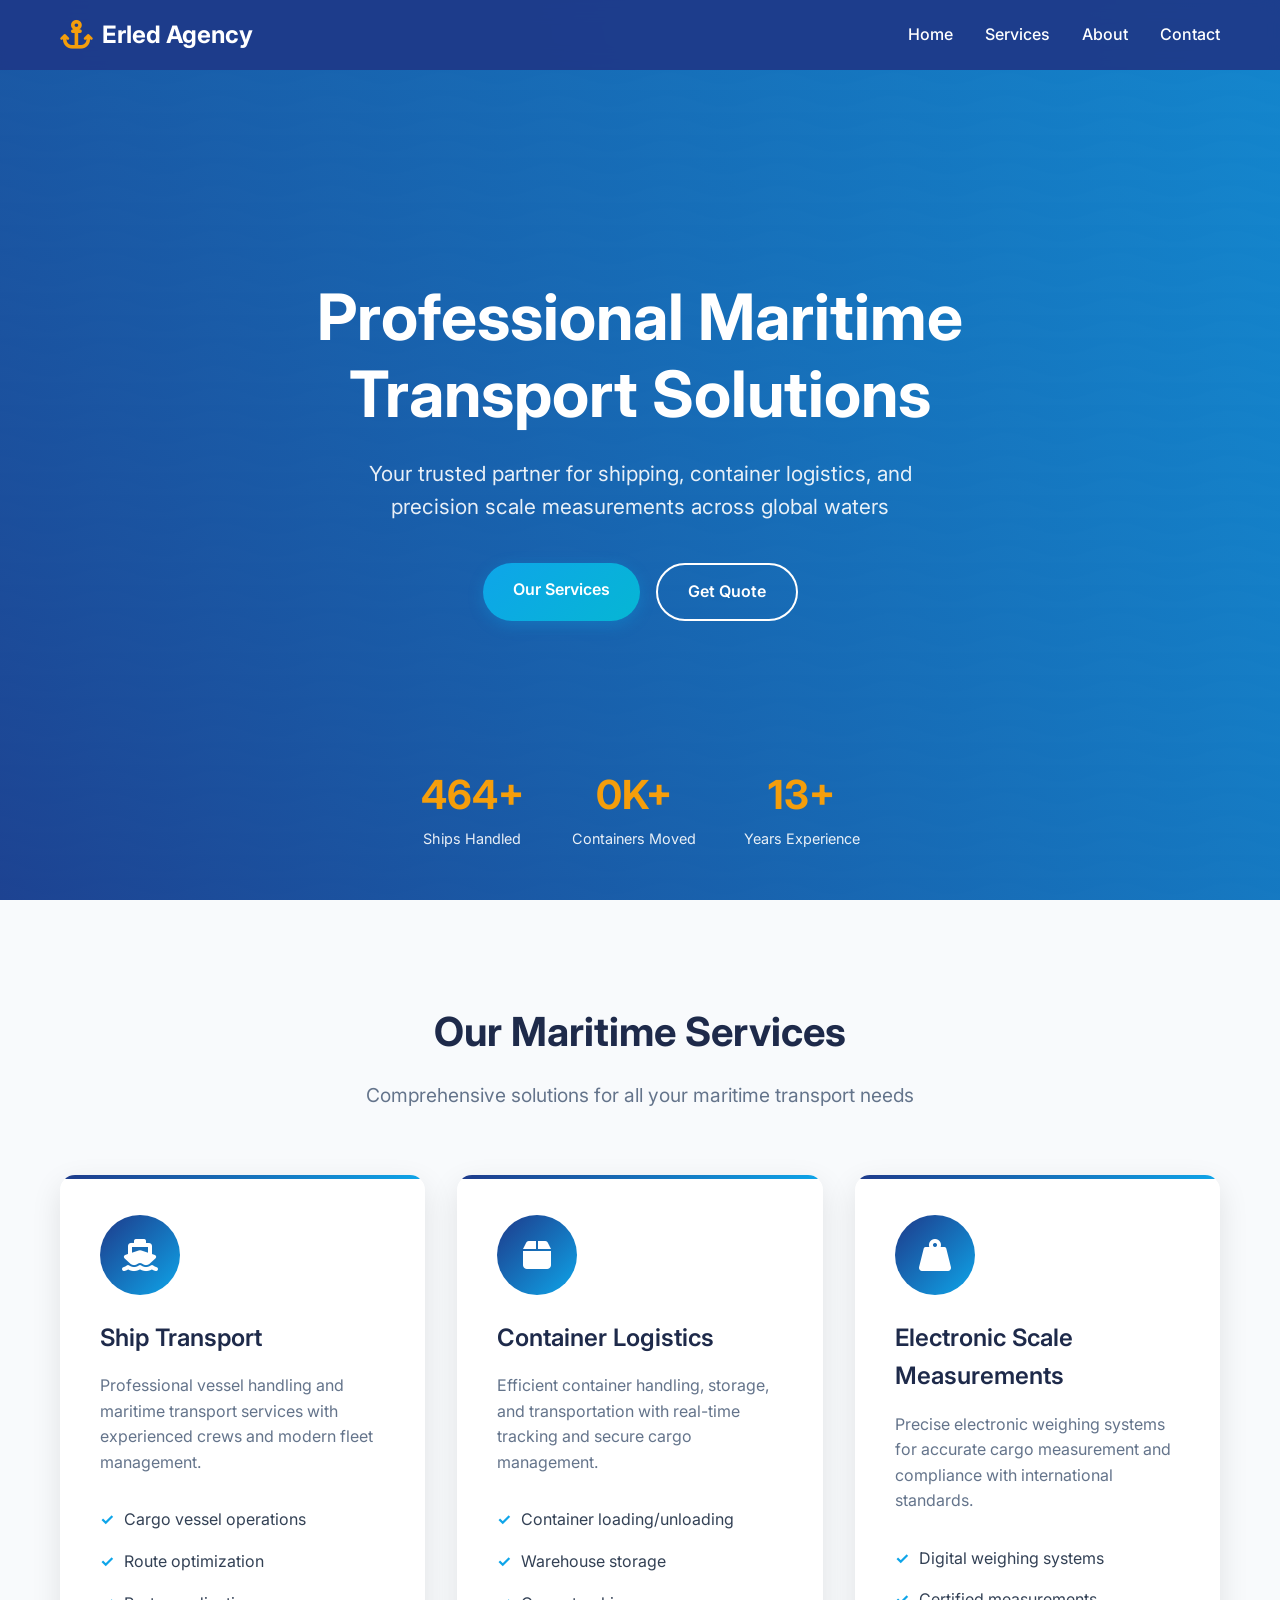
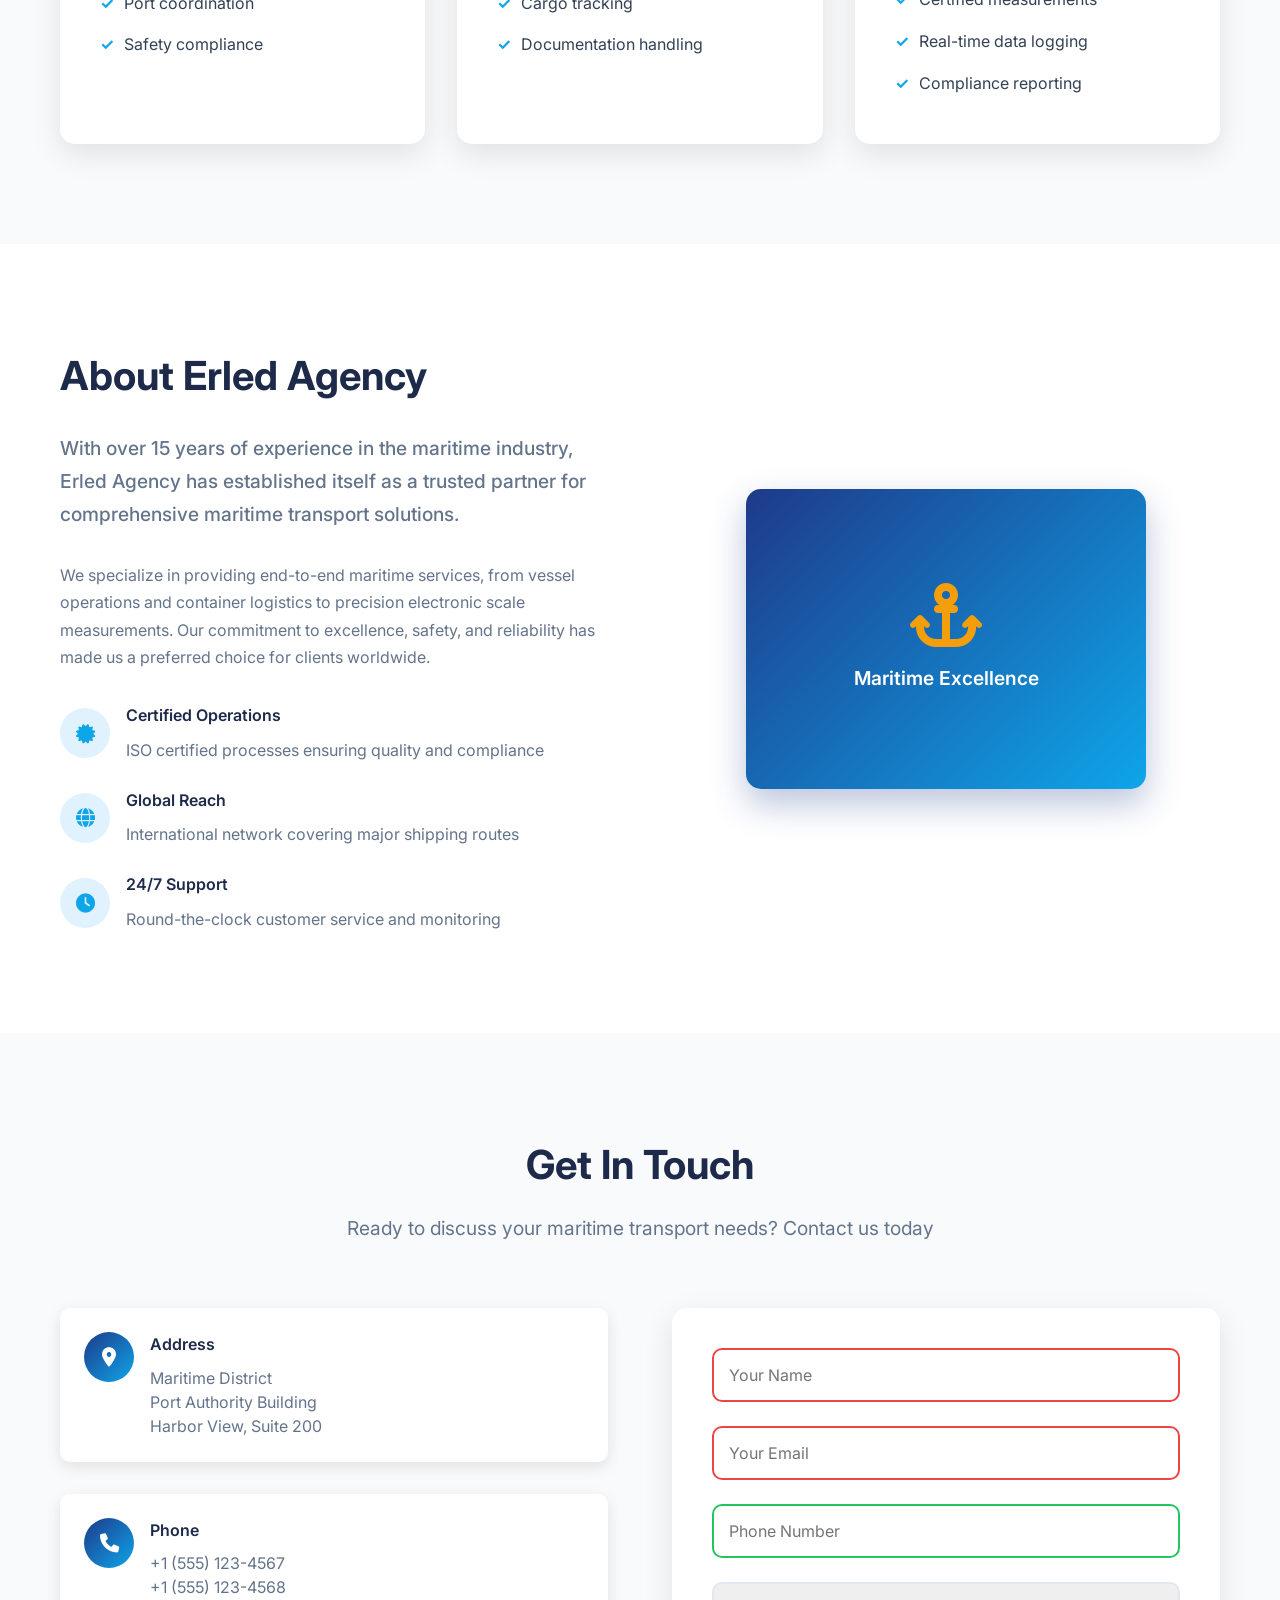
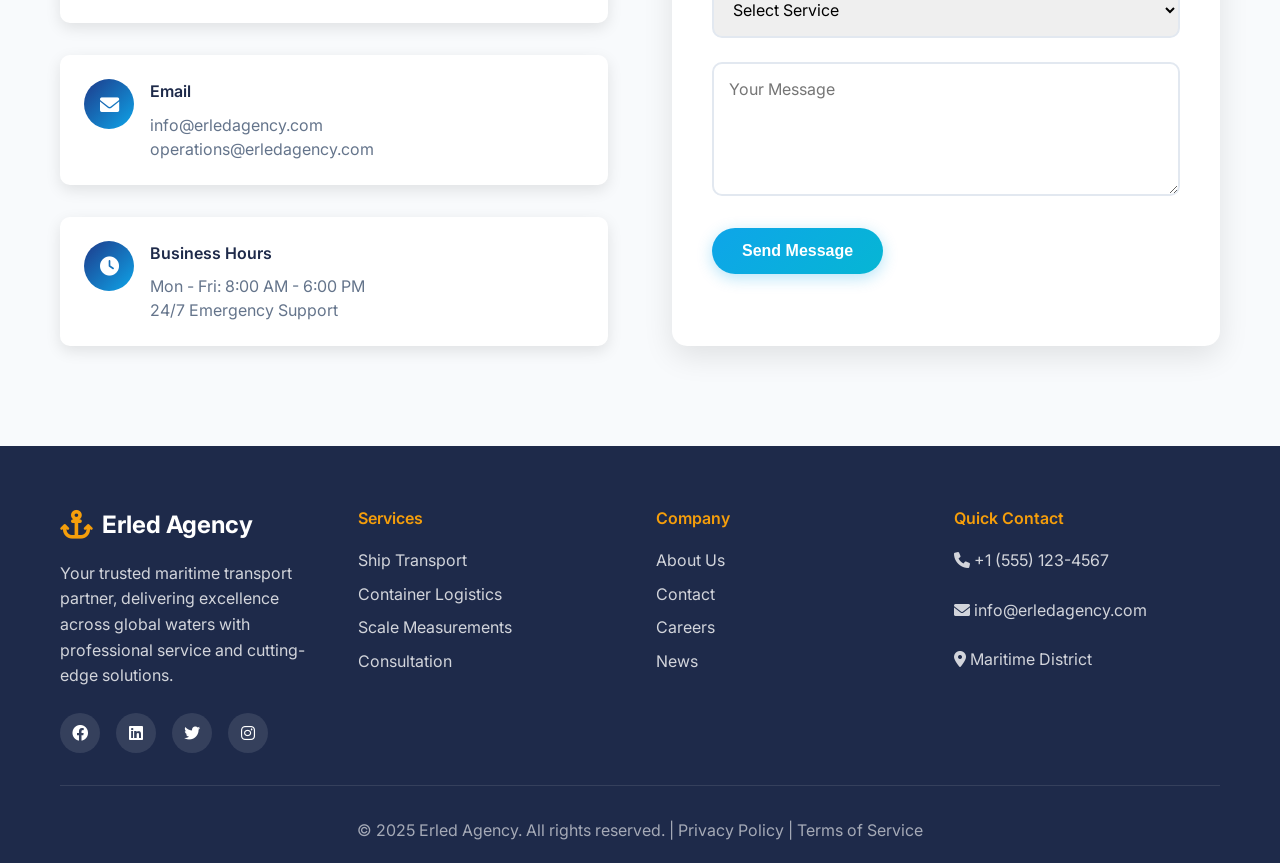
==== index.html @ baff3fd7 "feat: Implement Erled Agency website with responsive design Co-authored-by: upwebbackup13 <upwebback" ====
<!DOCTYPE html>
<html lang="en">
<head>
    <meta charset="UTF-8">
    <meta name="viewport" content="width=device-width, initial-scale=1.0">
    <title>Erled Agency - Maritime Transport Solutions</title>
    <meta name="description" content="Erled Agency - Professional maritime transport services including shipping, container logistics, and electronic scale measurements">
    <link rel="stylesheet" href="styles.css">
    <link href="https://cdnjs.cloudflare.com/ajax/libs/font-awesome/6.0.0/css/all.min.css" rel="stylesheet">
    <link href="https://fonts.googleapis.com/css2?family=Inter:wght@300;400;500;600;700&display=swap" rel="stylesheet">
</head>
<body>
    <!-- Navigation -->
    <nav class="navbar">
        <div class="nav-container">
            <div class="nav-logo">
                <i class="fas fa-anchor"></i>
                <span>Erled Agency</span>
            </div>
            <ul class="nav-menu">
                <li class="nav-item">
                    <a href="#home" class="nav-link">Home</a>
                </li>
                <li class="nav-item">
                    <a href="#services" class="nav-link">Services</a>
                </li>
                <li class="nav-item">
                    <a href="#about" class="nav-link">About</a>
                </li>
                <li class="nav-item">
                    <a href="#contact" class="nav-link">Contact</a>
                </li>
            </ul>
            <div class="nav-toggle">
                <span class="bar"></span>
                <span class="bar"></span>
                <span class="bar"></span>
            </div>
        </div>
    </nav>

    <!-- Hero Section -->
    <section id="home" class="hero">
        <div class="hero-overlay"></div>
        <div class="hero-content">
            <h1 class="hero-title">Professional Maritime Transport Solutions</h1>
            <p class="hero-subtitle">Your trusted partner for shipping, container logistics, and precision scale measurements across global waters</p>
            <div class="hero-buttons">
                <a href="#services" class="btn btn-primary">Our Services</a>
                <a href="#contact" class="btn btn-secondary">Get Quote</a>
            </div>
        </div>
        <div class="hero-stats">
            <div class="stat-item">
                <div class="stat-number">500+</div>
                <div class="stat-label">Ships Handled</div>
            </div>
            <div class="stat-item">
                <div class="stat-number">10K+</div>
                <div class="stat-label">Containers Moved</div>
            </div>
            <div class="stat-item">
                <div class="stat-number">15+</div>
                <div class="stat-label">Years Experience</div>
            </div>
        </div>
    </section>

    <!-- Services Section -->
    <section id="services" class="services">
        <div class="container">
            <div class="section-header">
                <h2>Our Maritime Services</h2>
                <p>Comprehensive solutions for all your maritime transport needs</p>
            </div>
            <div class="services-grid">
                <div class="service-card">
                    <div class="service-icon">
                        <i class="fas fa-ship"></i>
                    </div>
                    <h3>Ship Transport</h3>
                    <p>Professional vessel handling and maritime transport services with experienced crews and modern fleet management.</p>
                    <ul class="service-features">
                        <li>Cargo vessel operations</li>
                        <li>Route optimization</li>
                        <li>Port coordination</li>
                        <li>Safety compliance</li>
                    </ul>
                </div>
                <div class="service-card">
                    <div class="service-icon">
                        <i class="fas fa-box"></i>
                    </div>
                    <h3>Container Logistics</h3>
                    <p>Efficient container handling, storage, and transportation with real-time tracking and secure cargo management.</p>
                    <ul class="service-features">
                        <li>Container loading/unloading</li>
                        <li>Warehouse storage</li>
                        <li>Cargo tracking</li>
                        <li>Documentation handling</li>
                    </ul>
                </div>
                <div class="service-card">
                    <div class="service-icon">
                        <i class="fas fa-weight-hanging"></i>
                    </div>
                    <h3>Electronic Scale Measurements</h3>
                    <p>Precise electronic weighing systems for accurate cargo measurement and compliance with international standards.</p>
                    <ul class="service-features">
                        <li>Digital weighing systems</li>
                        <li>Certified measurements</li>
                        <li>Real-time data logging</li>
                        <li>Compliance reporting</li>
                    </ul>
                </div>
            </div>
        </div>
    </section>

    <!-- About Section -->
    <section id="about" class="about">
        <div class="container">
            <div class="about-content">
                <div class="about-text">
                    <h2>About Erled Agency</h2>
                    <p class="about-intro">With over 15 years of experience in the maritime industry, Erled Agency has established itself as a trusted partner for comprehensive maritime transport solutions.</p>
                    <p>We specialize in providing end-to-end maritime services, from vessel operations and container logistics to precision electronic scale measurements. Our commitment to excellence, safety, and reliability has made us a preferred choice for clients worldwide.</p>
                    <div class="about-features">
                        <div class="feature-item">
                            <i class="fas fa-certificate"></i>
                            <div>
                                <h4>Certified Operations</h4>
                                <p>ISO certified processes ensuring quality and compliance</p>
                            </div>
                        </div>
                        <div class="feature-item">
                            <i class="fas fa-globe"></i>
                            <div>
                                <h4>Global Reach</h4>
                                <p>International network covering major shipping routes</p>
                            </div>
                        </div>
                        <div class="feature-item">
                            <i class="fas fa-clock"></i>
                            <div>
                                <h4>24/7 Support</h4>
                                <p>Round-the-clock customer service and monitoring</p>
                            </div>
                        </div>
                    </div>
                </div>
                <div class="about-image">
                    <div class="image-placeholder">
                        <i class="fas fa-anchor"></i>
                        <p>Maritime Excellence</p>
                    </div>
                </div>
            </div>
        </div>
    </section>

    <!-- Contact Section -->
    <section id="contact" class="contact">
        <div class="container">
            <div class="section-header">
                <h2>Get In Touch</h2>
                <p>Ready to discuss your maritime transport needs? Contact us today</p>
            </div>
            <div class="contact-content">
                <div class="contact-info">
                    <div class="contact-item">
                        <i class="fas fa-map-marker-alt"></i>
                        <div>
                            <h4>Address</h4>
                            <p>Maritime District<br>Port Authority Building<br>Harbor View, Suite 200</p>
                        </div>
                    </div>
                    <div class="contact-item">
                        <i class="fas fa-phone"></i>
                        <div>
                            <h4>Phone</h4>
                            <p>+1 (555) 123-4567<br>+1 (555) 123-4568</p>
                        </div>
                    </div>
                    <div class="contact-item">
                        <i class="fas fa-envelope"></i>
                        <div>
                            <h4>Email</h4>
                            <p>info@erledagency.com<br>operations@erledagency.com</p>
                        </div>
                    </div>
                    <div class="contact-item">
                        <i class="fas fa-clock"></i>
                        <div>
                            <h4>Business Hours</h4>
                            <p>Mon - Fri: 8:00 AM - 6:00 PM<br>24/7 Emergency Support</p>
                        </div>
                    </div>
                </div>
                <div class="contact-form">
                    <form id="contactForm">
                        <div class="form-group">
                            <input type="text" id="name" name="name" placeholder="Your Name" required>
                        </div>
                        <div class="form-group">
                            <input type="email" id="email" name="email" placeholder="Your Email" required>
                        </div>
                        <div class="form-group">
                            <input type="tel" id="phone" name="phone" placeholder="Phone Number">
                        </div>
                        <div class="form-group">
                            <select id="service" name="service" required>
                                <option value="">Select Service</option>
                                <option value="ship-transport">Ship Transport</option>
                                <option value="container-logistics">Container Logistics</option>
                                <option value="scale-measurements">Scale Measurements</option>
                                <option value="consultation">General Consultation</option>
                            </select>
                        </div>
                        <div class="form-group">
                            <textarea id="message" name="message" placeholder="Your Message" rows="5" required></textarea>
                        </div>
                        <button type="submit" class="btn btn-primary">Send Message</button>
                    </form>
                </div>
            </div>
        </div>
    </section>

    <!-- Footer -->
    <footer class="footer">
        <div class="container">
            <div class="footer-content">
                <div class="footer-section">
                    <div class="footer-logo">
                        <i class="fas fa-anchor"></i>
                        <span>Erled Agency</span>
                    </div>
                    <p>Your trusted maritime transport partner, delivering excellence across global waters with professional service and cutting-edge solutions.</p>
                    <div class="social-links">
                        <a href="#"><i class="fab fa-facebook"></i></a>
                        <a href="#"><i class="fab fa-linkedin"></i></a>
                        <a href="#"><i class="fab fa-twitter"></i></a>
                        <a href="#"><i class="fab fa-instagram"></i></a>
                    </div>
                </div>
                <div class="footer-section">
                    <h4>Services</h4>
                    <ul>
                        <li><a href="#services">Ship Transport</a></li>
                        <li><a href="#services">Container Logistics</a></li>
                        <li><a href="#services">Scale Measurements</a></li>
                        <li><a href="#contact">Consultation</a></li>
                    </ul>
                </div>
                <div class="footer-section">
                    <h4>Company</h4>
                    <ul>
                        <li><a href="#about">About Us</a></li>
                        <li><a href="#contact">Contact</a></li>
                        <li><a href="#">Careers</a></li>
                        <li><a href="#">News</a></li>
                    </ul>
                </div>
                <div class="footer-section">
                    <h4>Quick Contact</h4>
                    <p><i class="fas fa-phone"></i> +1 (555) 123-4567</p>
                    <p><i class="fas fa-envelope"></i> info@erledagency.com</p>
                    <p><i class="fas fa-map-marker-alt"></i> Maritime District</p>
                </div>
            </div>
            <div class="footer-bottom">
                <p>&copy; 2025 Erled Agency. All rights reserved. | Privacy Policy | Terms of Service</p>
            </div>
        </div>
    </footer>

    <script src="script.js"></script>
</body>
</html>
---- styles.css ----
/* Reset and Base Styles */
* {
    margin: 0;
    padding: 0;
    box-sizing: border-box;
}

html {
    scroll-behavior: smooth;
}

body {
    font-family: 'Inter', sans-serif;
    line-height: 1.6;
    color: #333;
    overflow-x: hidden;
}

.container {
    max-width: 1200px;
    margin: 0 auto;
    padding: 0 20px;
}

/* Color Variables */
:root {
    --primary-color: #1e3a8a;
    --secondary-color: #0ea5e9;
    --accent-color: #f59e0b;
    --dark-blue: #1e2a4a;
    --light-blue: #e0f2fe;
    --white: #ffffff;
    --light-gray: #f8fafc;
    --gray: #64748b;
    --dark-gray: #334155;
    --gradient-primary: linear-gradient(135deg, #1e3a8a 0%, #0ea5e9 100%);
    --gradient-secondary: linear-gradient(135deg, #0ea5e9 0%, #06b6d4 100%);
}

/* Navigation */
.navbar {
    position: fixed;
    top: 0;
    width: 100%;
    background: rgba(30, 58, 138, 0.95);
    backdrop-filter: blur(10px);
    z-index: 1000;
    transition: all 0.3s ease;
}

.nav-container {
    max-width: 1200px;
    margin: 0 auto;
    padding: 0 20px;
    display: flex;
    justify-content: space-between;
    align-items: center;
    height: 70px;
}

.nav-logo {
    display: flex;
    align-items: center;
    font-size: 1.5rem;
    font-weight: 700;
    color: var(--white);
    text-decoration: none;
}

.nav-logo i {
    margin-right: 10px;
    font-size: 1.8rem;
    color: var(--accent-color);
}

.nav-menu {
    display: flex;
    list-style: none;
    gap: 2rem;
}

.nav-link {
    color: var(--white);
    text-decoration: none;
    font-weight: 500;
    transition: color 0.3s ease;
    position: relative;
}

.nav-link:hover {
    color: var(--accent-color);
}

.nav-link::after {
    content: '';
    position: absolute;
    bottom: -5px;
    left: 0;
    width: 0;
    height: 2px;
    background: var(--accent-color);
    transition: width 0.3s ease;
}

.nav-link:hover::after {
    width: 100%;
}

.nav-toggle {
    display: none;
    flex-direction: column;
    cursor: pointer;
}

.bar {
    width: 25px;
    height: 3px;
    background: var(--white);
    margin: 3px 0;
    transition: 0.3s;
}

/* Hero Section */
.hero {
    height: 100vh;
    background: linear-gradient(rgba(30, 58, 138, 0.8), rgba(14, 165, 233, 0.8)),
                url('data:image/svg+xml,<svg xmlns="http://www.w3.org/2000/svg" viewBox="0 0 1200 800"><defs><pattern id="waves" x="0" y="0" width="100" height="20" patternUnits="userSpaceOnUse"><path d="M0 10 Q25 0 50 10 T100 10 V20 H0 Z" fill="%23ffffff" opacity="0.1"/></pattern></defs><rect width="1200" height="800" fill="%231e3a8a"/><rect width="1200" height="800" fill="url(%23waves)"/></svg>');
    background-size: cover;
    background-position: center;
    display: flex;
    align-items: center;
    justify-content: center;
    text-align: center;
    position: relative;
    overflow: hidden;
}

.hero-overlay {
    position: absolute;
    top: 0;
    left: 0;
    right: 0;
    bottom: 0;
    background: linear-gradient(45deg, rgba(30, 58, 138, 0.9), rgba(14, 165, 233, 0.7));
}

.hero-content {
    position: relative;
    z-index: 2;
    max-width: 800px;
    padding: 0 20px;
}

.hero-title {
    font-size: clamp(2.5rem, 5vw, 4rem);
    font-weight: 700;
    color: var(--white);
    margin-bottom: 1.5rem;
    line-height: 1.2;
}

.hero-subtitle {
    font-size: clamp(1.1rem, 2vw, 1.3rem);
    color: rgba(255, 255, 255, 0.9);
    margin-bottom: 2.5rem;
    max-width: 600px;
    margin-left: auto;
    margin-right: auto;
}

.hero-buttons {
    display: flex;
    gap: 1rem;
    justify-content: center;
    flex-wrap: wrap;
}

.btn {
    padding: 14px 30px;
    border: none;
    border-radius: 50px;
    font-weight: 600;
    text-decoration: none;
    display: inline-block;
    transition: all 0.3s ease;
    cursor: pointer;
    font-size: 1rem;
}

.btn-primary {
    background: var(--gradient-secondary);
    color: var(--white);
    box-shadow: 0 4px 15px rgba(14, 165, 233, 0.3);
}

.btn-primary:hover {
    transform: translateY(-2px);
    box-shadow: 0 6px 20px rgba(14, 165, 233, 0.4);
}

.btn-secondary {
    background: transparent;
    color: var(--white);
    border: 2px solid var(--white);
}

.btn-secondary:hover {
    background: var(--white);
    color: var(--primary-color);
    transform: translateY(-2px);
}

.hero-stats {
    position: absolute;
    bottom: 50px;
    left: 50%;
    transform: translateX(-50%);
    display: flex;
    gap: 3rem;
    z-index: 2;
}

.stat-item {
    text-align: center;
    color: var(--white);
}

.stat-number {
    font-size: 2.5rem;
    font-weight: 700;
    color: var(--accent-color);
}

.stat-label {
    font-size: 0.9rem;
    opacity: 0.9;
}

/* Section Headers */
.section-header {
    text-align: center;
    margin-bottom: 4rem;
}

.section-header h2 {
    font-size: clamp(2rem, 4vw, 2.5rem);
    color: var(--dark-blue);
    margin-bottom: 1rem;
    font-weight: 700;
}

.section-header p {
    font-size: 1.2rem;
    color: var(--gray);
    max-width: 600px;
    margin: 0 auto;
}

/* Services Section */
.services {
    padding: 100px 0;
    background: var(--light-gray);
}

.services-grid {
    display: grid;
    grid-template-columns: repeat(auto-fit, minmax(350px, 1fr));
    gap: 2rem;
}

.service-card {
    background: var(--white);
    padding: 2.5rem;
    border-radius: 15px;
    box-shadow: 0 10px 30px rgba(0, 0, 0, 0.1);
    transition: all 0.3s ease;
    position: relative;
    overflow: hidden;
}

.service-card::before {
    content: '';
    position: absolute;
    top: 0;
    left: 0;
    right: 0;
    height: 4px;
    background: var(--gradient-primary);
}

.service-card:hover {
    transform: translateY(-10px);
    box-shadow: 0 20px 40px rgba(0, 0, 0, 0.15);
}

.service-icon {
    width: 80px;
    height: 80px;
    background: var(--gradient-primary);
    border-radius: 50%;
    display: flex;
    align-items: center;
    justify-content: center;
    margin-bottom: 1.5rem;
}

.service-icon i {
    font-size: 2rem;
    color: var(--white);
}

.service-card h3 {
    font-size: 1.5rem;
    color: var(--dark-blue);
    margin-bottom: 1rem;
    font-weight: 600;
}

.service-card p {
    color: var(--gray);
    margin-bottom: 1.5rem;
    line-height: 1.6;
}

.service-features {
    list-style: none;
}

.service-features li {
    padding: 0.5rem 0;
    color: var(--dark-gray);
    position: relative;
    padding-left: 1.5rem;
}

.service-features li::before {
    content: '✓';
    position: absolute;
    left: 0;
    color: var(--secondary-color);
    font-weight: bold;
}

/* About Section */
.about {
    padding: 100px 0;
    background: var(--white);
}

.about-content {
    display: grid;
    grid-template-columns: 1fr 1fr;
    gap: 4rem;
    align-items: center;
}

.about-text h2 {
    font-size: clamp(2rem, 4vw, 2.5rem);
    color: var(--dark-blue);
    margin-bottom: 1.5rem;
    font-weight: 700;
}

.about-intro {
    font-size: 1.2rem;
    color: var(--secondary-color);
    margin-bottom: 1.5rem;
    font-weight: 500;
}

.about-text p {
    color: var(--gray);
    margin-bottom: 2rem;
    line-height: 1.7;
}

.about-features {
    display: flex;
    flex-direction: column;
    gap: 1.5rem;
}

.feature-item {
    display: flex;
    align-items: center;
    gap: 1rem;
}

.feature-item i {
    width: 50px;
    height: 50px;
    background: var(--light-blue);
    border-radius: 50%;
    display: flex;
    align-items: center;
    justify-content: center;
    color: var(--secondary-color);
    font-size: 1.2rem;
}

.feature-item h4 {
    color: var(--dark-blue);
    margin-bottom: 0.5rem;
    font-weight: 600;
}

.feature-item p {
    color: var(--gray);
    margin: 0;
}

.about-image {
    display: flex;
    justify-content: center;
    align-items: center;
}

.image-placeholder {
    width: 400px;
    height: 300px;
    background: var(--gradient-primary);
    border-radius: 15px;
    display: flex;
    flex-direction: column;
    align-items: center;
    justify-content: center;
    color: var(--white);
    box-shadow: 0 15px 35px rgba(30, 58, 138, 0.3);
}

.image-placeholder i {
    font-size: 4rem;
    margin-bottom: 1rem;
    color: var(--accent-color);
}

.image-placeholder p {
    font-size: 1.2rem;
    font-weight: 600;
}

/* Contact Section */
.contact {
    padding: 100px 0;
    background: var(--light-gray);
}

.contact-content {
    display: grid;
    grid-template-columns: 1fr 1fr;
    gap: 4rem;
}

.contact-info {
    display: flex;
    flex-direction: column;
    gap: 2rem;
}

.contact-item {
    display: flex;
    align-items: flex-start;
    gap: 1rem;
    padding: 1.5rem;
    background: var(--white);
    border-radius: 10px;
    box-shadow: 0 5px 15px rgba(0, 0, 0, 0.1);
}

.contact-item i {
    width: 50px;
    height: 50px;
    background: var(--gradient-primary);
    border-radius: 50%;
    display: flex;
    align-items: center;
    justify-content: center;
    color: var(--white);
    font-size: 1.2rem;
    flex-shrink: 0;
}

.contact-item h4 {
    color: var(--dark-blue);
    margin-bottom: 0.5rem;
    font-weight: 600;
}

.contact-item p {
    color: var(--gray);
    margin: 0;
    line-height: 1.5;
}

.contact-form {
    background: var(--white);
    padding: 2.5rem;
    border-radius: 15px;
    box-shadow: 0 10px 30px rgba(0, 0, 0, 0.1);
}

.form-group {
    margin-bottom: 1.5rem;
}

.form-group input,
.form-group select,
.form-group textarea {
    width: 100%;
    padding: 15px;
    border: 2px solid #e2e8f0;
    border-radius: 10px;
    font-size: 1rem;
    transition: border-color 0.3s ease;
    font-family: inherit;
}

.form-group input:focus,
.form-group select:focus,
.form-group textarea:focus {
    outline: none;
    border-color: var(--secondary-color);
}

.form-group textarea {
    resize: vertical;
    min-height: 120px;
}

/* Footer */
.footer {
    background: var(--dark-blue);
    color: var(--white);
    padding: 60px 0 20px;
}

.footer-content {
    display: grid;
    grid-template-columns: repeat(auto-fit, minmax(250px, 1fr));
    gap: 2rem;
    margin-bottom: 2rem;
}

.footer-logo {
    display: flex;
    align-items: center;
    font-size: 1.5rem;
    font-weight: 700;
    margin-bottom: 1rem;
}

.footer-logo i {
    margin-right: 10px;
    font-size: 1.8rem;
    color: var(--accent-color);
}

.footer-section p {
    color: rgba(255, 255, 255, 0.8);
    line-height: 1.6;
    margin-bottom: 1.5rem;
}

.footer-section h4 {
    margin-bottom: 1rem;
    color: var(--accent-color);
    font-weight: 600;
}

.footer-section ul {
    list-style: none;
}

.footer-section ul li {
    margin-bottom: 0.5rem;
}

.footer-section ul li a {
    color: rgba(255, 255, 255, 0.8);
    text-decoration: none;
    transition: color 0.3s ease;
}

.footer-section ul li a:hover {
    color: var(--accent-color);
}

.social-links {
    display: flex;
    gap: 1rem;
}

.social-links a {
    width: 40px;
    height: 40px;
    background: rgba(255, 255, 255, 0.1);
    border-radius: 50%;
    display: flex;
    align-items: center;
    justify-content: center;
    color: var(--white);
    text-decoration: none;
    transition: all 0.3s ease;
}

.social-links a:hover {
    background: var(--accent-color);
    transform: translateY(-2px);
}

.footer-bottom {
    text-align: center;
    padding-top: 2rem;
    border-top: 1px solid rgba(255, 255, 255, 0.1);
    color: rgba(255, 255, 255, 0.6);
}

/* Responsive Design */
@media (max-width: 768px) {
    .nav-menu {
        position: fixed;
        left: -100%;
        top: 70px;
        flex-direction: column;
        background-color: var(--primary-color);
        width: 100%;
        text-align: center;
        transition: 0.3s;
        box-shadow: 0 10px 27px rgba(0, 0, 0, 0.05);
        padding: 2rem 0;
    }

    .nav-menu.active {
        left: 0;
    }

    .nav-toggle {
        display: flex;
    }

    .nav-toggle.active .bar:nth-child(2) {
        opacity: 0;
    }

    .nav-toggle.active .bar:nth-child(1) {
        transform: translateY(8px) rotate(45deg);
    }

    .nav-toggle.active .bar:nth-child(3) {
        transform: translateY(-8px) rotate(-45deg);
    }

    .hero-stats {
        position: relative;
        bottom: auto;
        transform: none;
        margin-top: 3rem;
        flex-wrap: wrap;
        gap: 2rem;
    }

    .services-grid {
        grid-template-columns: 1fr;
    }

    .about-content {
        grid-template-columns: 1fr;
        gap: 2rem;
    }

    .about-image {
        order: -1;
    }

    .image-placeholder {
        width: 100%;
        max-width: 400px;
        height: 250px;
    }

    .contact-content {
        grid-template-columns: 1fr;
        gap: 2rem;
    }

    .hero-buttons {
        flex-direction: column;
        align-items: center;
    }

    .btn {
        width: 200px;
        text-align: center;
    }

    .footer-content {
        grid-template-columns: 1fr;
        text-align: center;
    }
}

@media (max-width: 480px) {
    .container {
        padding: 0 15px;
    }

    .hero {
        padding: 0 15px;
    }

    .services,
    .about,
    .contact {
        padding: 60px 0;
    }

    .service-card,
    .contact-form {
        padding: 1.5rem;
    }

    .stat-item {
        flex: 1;
    }

    .stat-number {
        font-size: 2rem;
    }

    .hero-stats {
        gap: 1rem;
    }
}

/* Animations */
@keyframes fadeInUp {
    from {
        opacity: 0;
        transform: translateY(30px);
    }
    to {
        opacity: 1;
        transform: translateY(0);
    }
}

.service-card,
.contact-item,
.feature-item {
    animation: fadeInUp 0.6s ease forwards;
}

/* Smooth scrolling enhancement */
@media (prefers-reduced-motion: no-preference) {
    html {
        scroll-behavior: smooth;
    }
}

/* Loading states and interactions */
.btn:active {
    transform: translateY(1px);
}

input:invalid {
    border-color: #ef4444;
}

input:valid {
    border-color: #22c55e;
}

/* Accessibility improvements */
.nav-link:focus,
.btn:focus,
input:focus,
select:focus,
textarea:focus {
    outline: 2px solid var(--accent-color);
    outline-offset: 2px;
}

/* Print styles */
@media print {
    .navbar,
    .hero-buttons,
    .contact-form,
    .social-links {
        display: none;
    }
    
    .hero {
        height: auto;
        padding: 2rem 0;
    }
    
    body {
        font-size: 12pt;
        line-height: 1.4;
    }
}
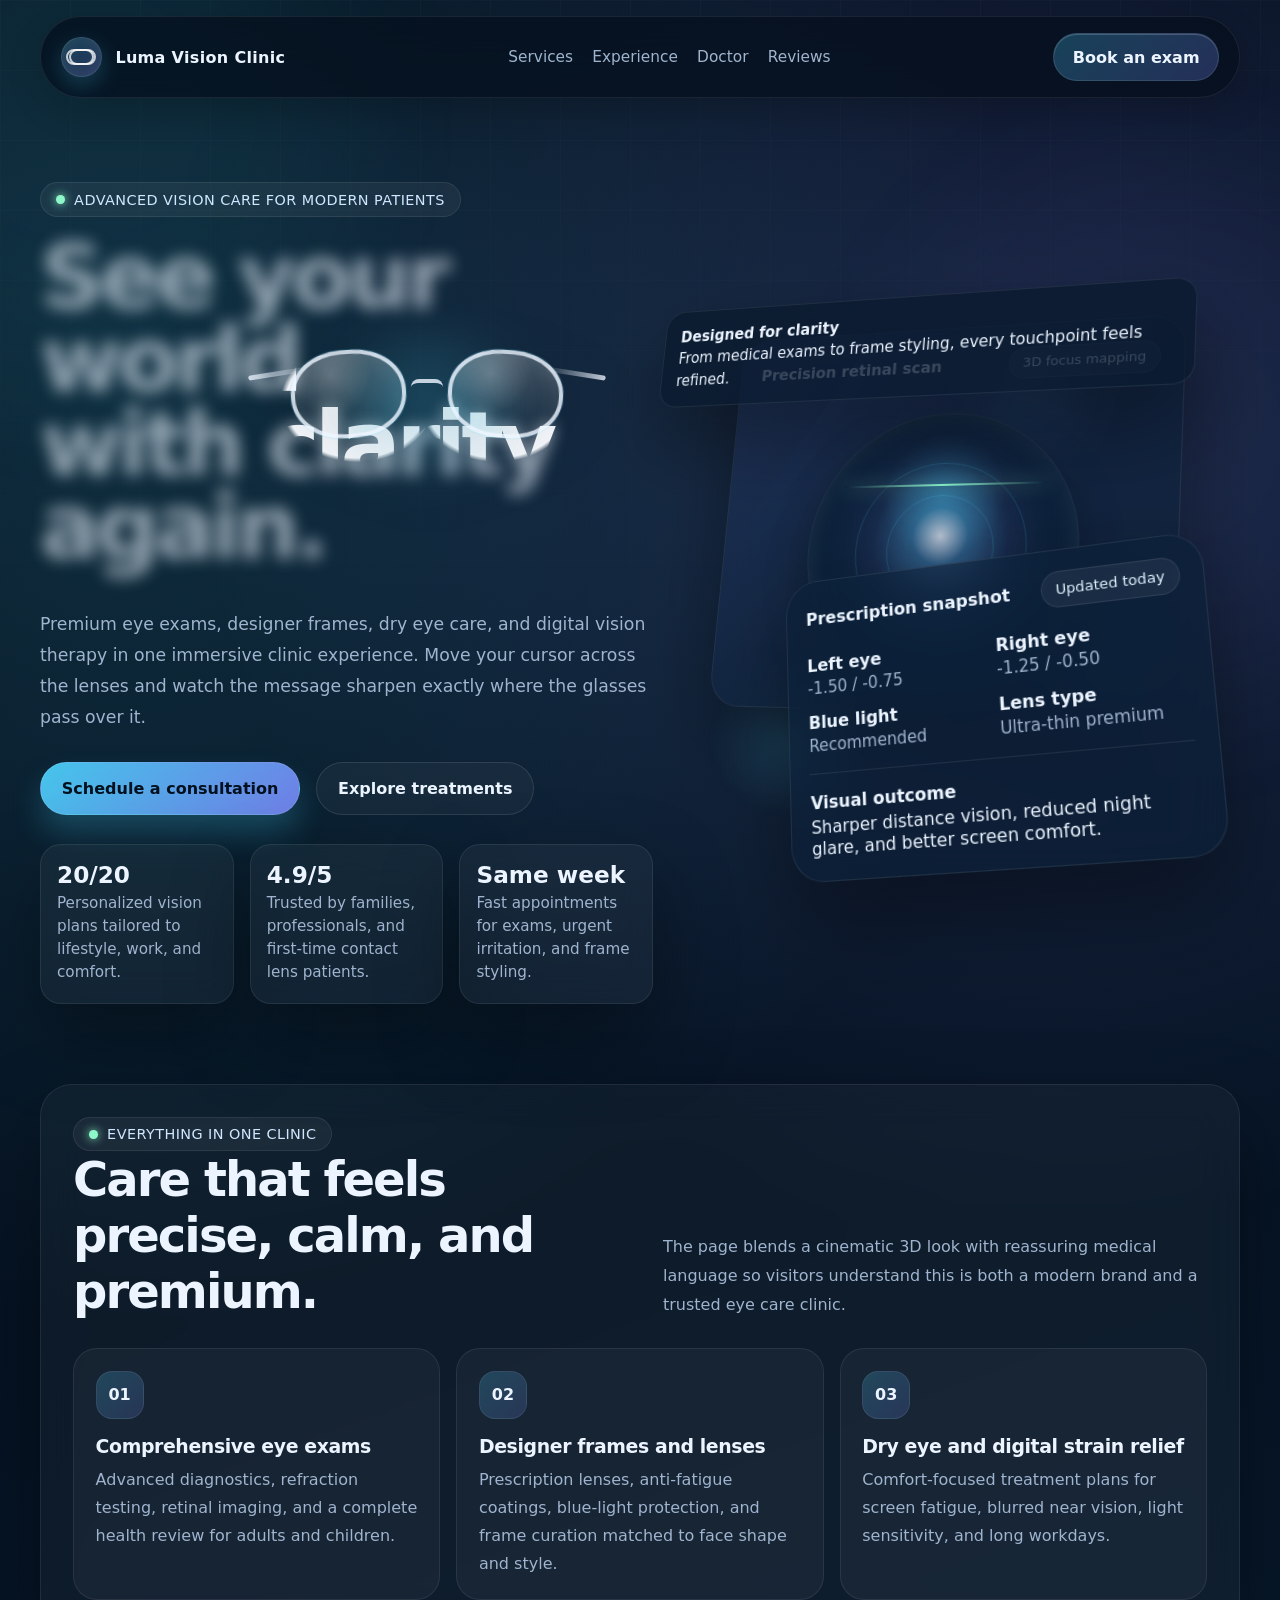
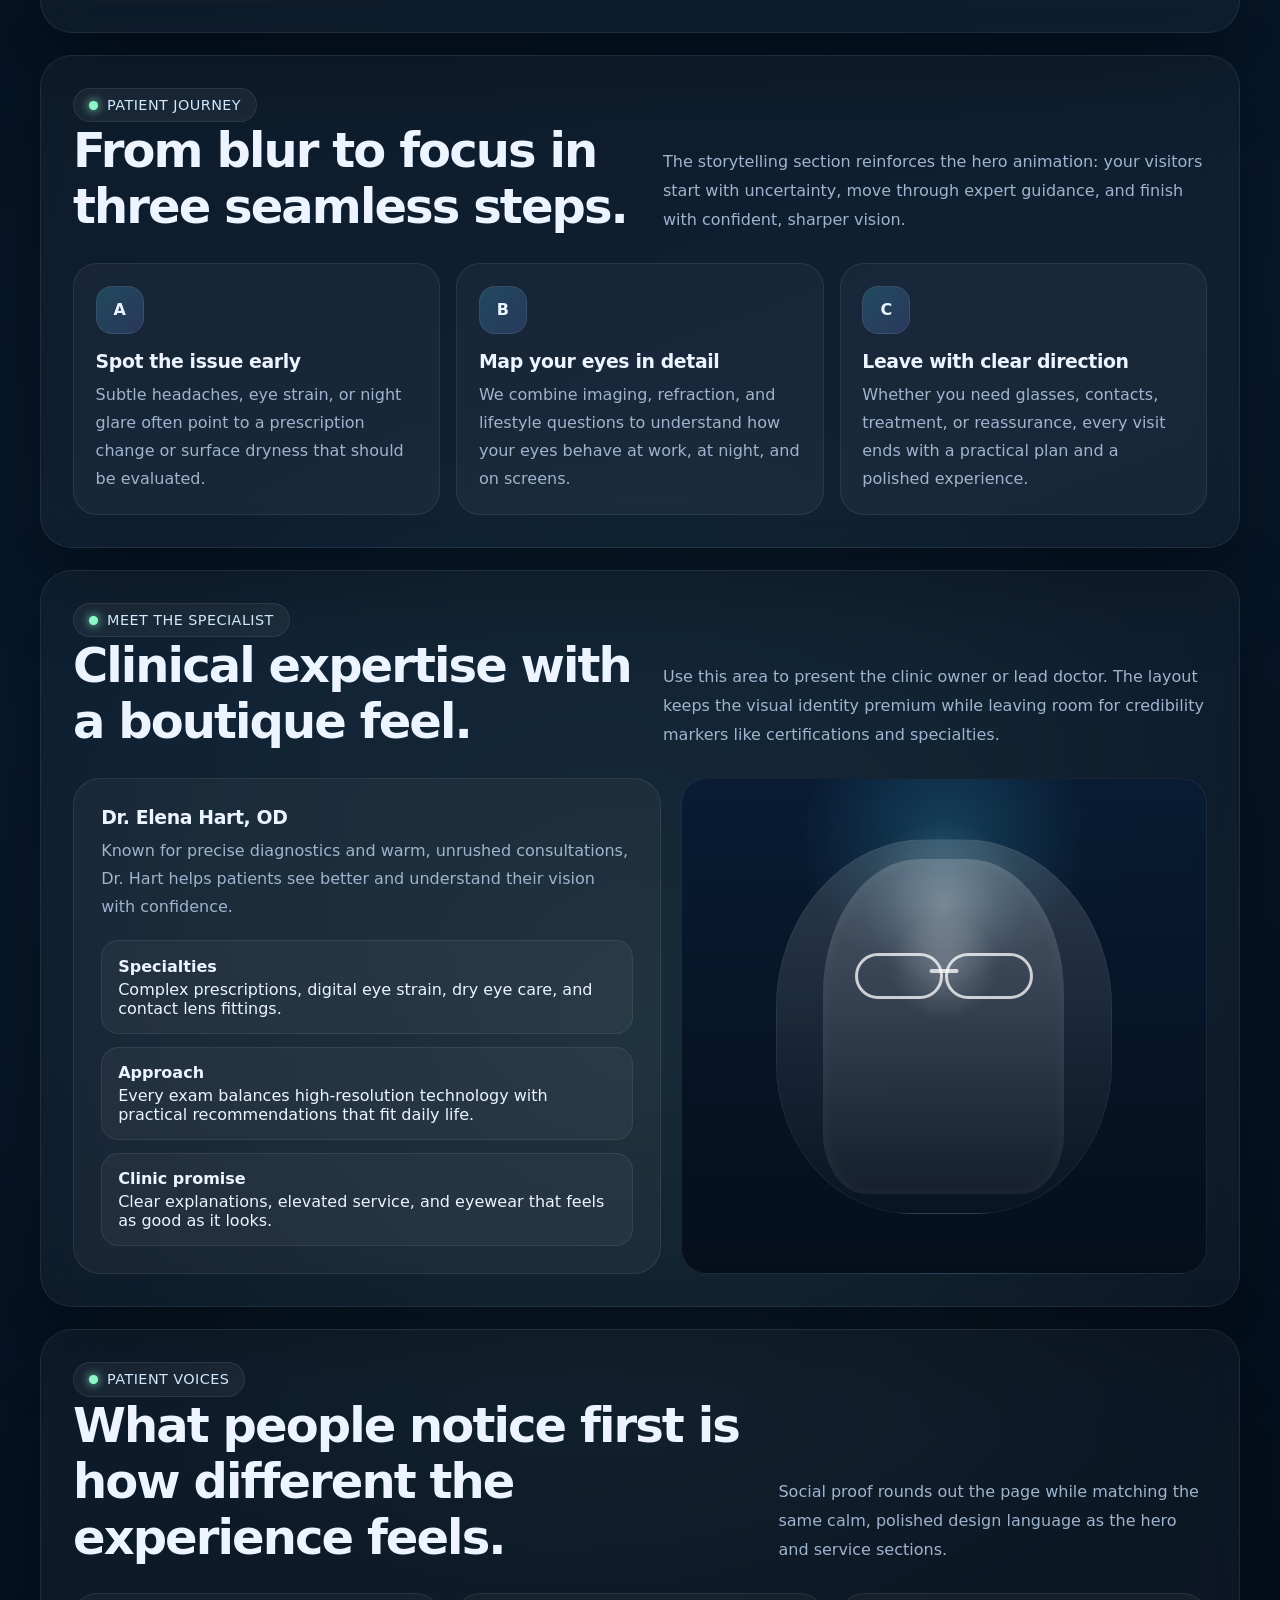
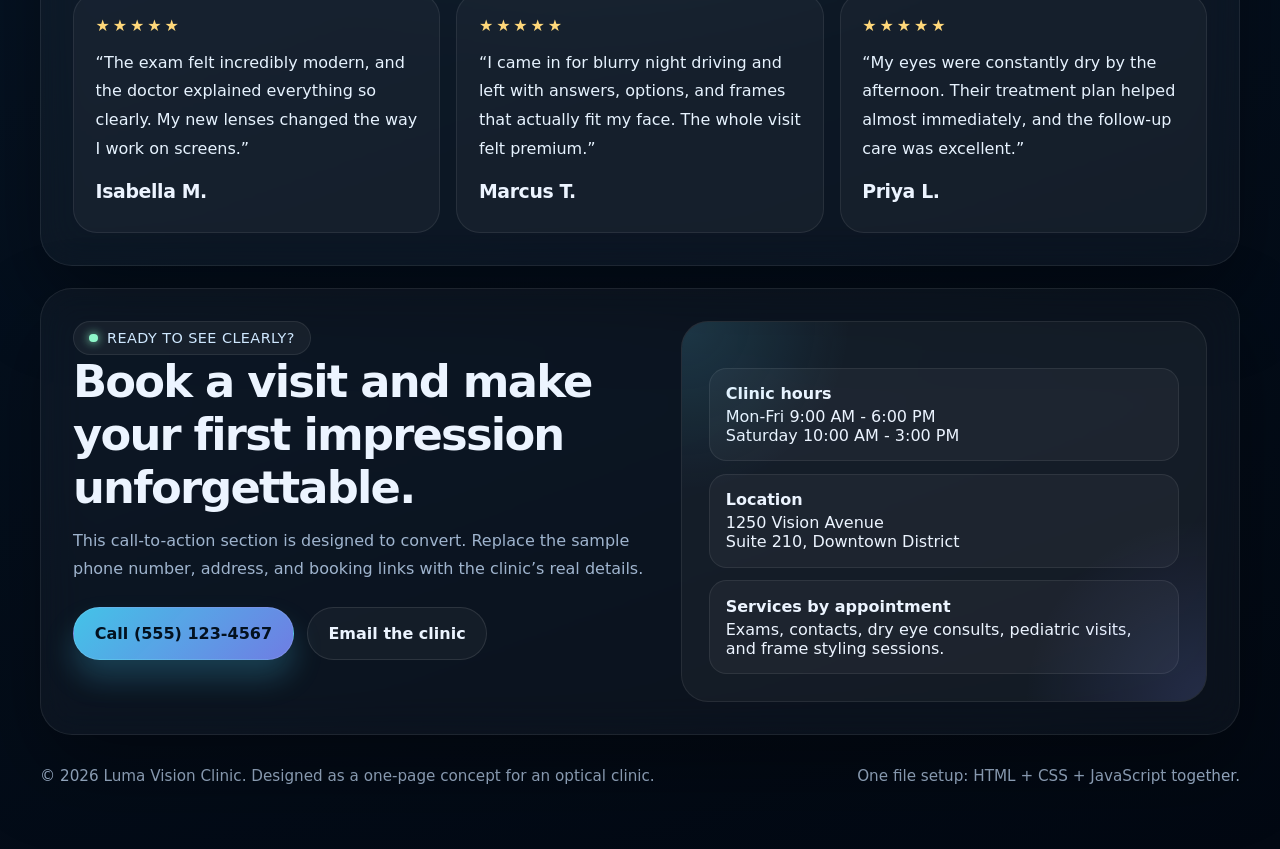
==== commit 9d844c7a: "Add optical clinic landing page concept Co-authored-by: UPWeb Services <upwebservices@users.noreply." ====
--- a/index.html
+++ b/index.html
@@ -1,280 +1,1334 @@
 <!DOCTYPE html>
 <html lang="en">
 <head>
-    <meta charset="UTF-8">
-    <meta name="viewport" content="width=device-width, initial-scale=1.0">
-    <title>Erled Agency - Maritime Transport Solutions</title>
-    <meta name="description" content="Erled Agency - Professional maritime transport services including shipping, container logistics, and electronic scale measurements">
-    <link rel="stylesheet" href="styles.css">
-    <link href="https://cdnjs.cloudflare.com/ajax/libs/font-awesome/6.0.0/css/all.min.css" rel="stylesheet">
-    <link href="https://fonts.googleapis.com/css2?family=Inter:wght@300;400;500;600;700&display=swap" rel="stylesheet">
+  <meta charset="UTF-8">
+  <meta name="viewport" content="width=device-width, initial-scale=1.0">
+  <title>Luma Vision Clinic | See Life Clearly</title>
+  <meta
+    name="description"
+    content="A modern optical clinic landing page with a cinematic blur-to-focus glasses effect, premium eye care messaging, and one-page layout."
+  >
+  <style>
+    :root {
+      --bg: #041122;
+      --bg-soft: #0a1d35;
+      --card: rgba(10, 31, 56, 0.62);
+      --card-border: rgba(255, 255, 255, 0.12);
+      --text: #ecf4ff;
+      --muted: #9fb4ce;
+      --primary: #4bd7ff;
+      --secondary: #7d8cff;
+      --accent: #8ef7c9;
+      --shadow: 0 35px 80px rgba(0, 0, 0, 0.35);
+      --lens-x: 50%;
+      --pointer-x: 0;
+      --pointer-y: 0;
+    }
+
+    * {
+      box-sizing: border-box;
+    }
+
+    html {
+      scroll-behavior: smooth;
+    }
+
+    body {
+      margin: 0;
+      font-family: Inter, ui-sans-serif, system-ui, -apple-system, BlinkMacSystemFont, "Segoe UI", sans-serif;
+      color: var(--text);
+      background:
+        radial-gradient(circle at 10% 10%, rgba(75, 215, 255, 0.16), transparent 24%),
+        radial-gradient(circle at 80% 10%, rgba(125, 140, 255, 0.18), transparent 22%),
+        radial-gradient(circle at 50% 65%, rgba(142, 247, 201, 0.07), transparent 24%),
+        linear-gradient(160deg, #030b16 0%, #07182b 52%, #020812 100%);
+      min-height: 100vh;
+      overflow-x: hidden;
+    }
+
+    body::before,
+    body::after {
+      content: "";
+      position: fixed;
+      inset: auto;
+      width: 34rem;
+      height: 34rem;
+      border-radius: 50%;
+      filter: blur(80px);
+      pointer-events: none;
+      z-index: 0;
+      opacity: 0.32;
+    }
+
+    body::before {
+      top: -10rem;
+      left: -12rem;
+      background: rgba(75, 215, 255, 0.18);
+    }
+
+    body::after {
+      right: -10rem;
+      bottom: 12rem;
+      background: rgba(125, 140, 255, 0.18);
+    }
+
+    a {
+      color: inherit;
+      text-decoration: none;
+    }
+
+    img {
+      max-width: 100%;
+      display: block;
+    }
+
+    .page-shell {
+      position: relative;
+      z-index: 1;
+      width: min(1200px, calc(100% - 2rem));
+      margin: 0 auto;
+      padding-bottom: 4rem;
+    }
+
+    .grid-overlay {
+      position: fixed;
+      inset: 0;
+      background-image:
+        linear-gradient(rgba(255, 255, 255, 0.03) 1px, transparent 1px),
+        linear-gradient(90deg, rgba(255, 255, 255, 0.03) 1px, transparent 1px);
+      background-size: 70px 70px;
+      mask-image: linear-gradient(to bottom, rgba(0, 0, 0, 0.6), transparent 92%);
+      pointer-events: none;
+      z-index: 0;
+    }
+
+    .nav {
+      position: sticky;
+      top: 1rem;
+      z-index: 30;
+      display: flex;
+      align-items: center;
+      justify-content: space-between;
+      gap: 1rem;
+      margin: 1rem 0 2.25rem;
+      padding: 1rem 1.25rem;
+      border: 1px solid rgba(255, 255, 255, 0.08);
+      border-radius: 999px;
+      background: rgba(5, 15, 28, 0.72);
+      backdrop-filter: blur(18px);
+      box-shadow: 0 14px 34px rgba(0, 0, 0, 0.18);
+    }
+
+    .brand {
+      display: flex;
+      align-items: center;
+      gap: 0.85rem;
+      font-weight: 700;
+      letter-spacing: 0.02em;
+    }
+
+    .brand-mark {
+      position: relative;
+      display: inline-grid;
+      place-items: center;
+      width: 2.55rem;
+      height: 2.55rem;
+      border-radius: 50%;
+      background: linear-gradient(145deg, rgba(75, 215, 255, 0.22), rgba(125, 140, 255, 0.28));
+      border: 1px solid rgba(255, 255, 255, 0.12);
+      box-shadow: inset 0 0 18px rgba(255, 255, 255, 0.08), 0 8px 22px rgba(75, 215, 255, 0.22);
+    }
+
+    .brand-mark::before,
+    .brand-mark::after {
+      content: "";
+      position: absolute;
+      border-radius: 999px;
+      border: 2px solid rgba(255, 255, 255, 0.75);
+    }
+
+    .brand-mark::before {
+      width: 1.45rem;
+      height: 0.78rem;
+      left: 0.28rem;
+    }
+
+    .brand-mark::after {
+      width: 1.45rem;
+      height: 0.78rem;
+      right: 0.28rem;
+    }
+
+    .nav-links {
+      display: flex;
+      align-items: center;
+      gap: 1.2rem;
+      color: var(--muted);
+      font-size: 0.96rem;
+    }
+
+    .nav-links a:hover,
+    .nav-links a:focus-visible {
+      color: var(--text);
+    }
+
+    .nav-cta {
+      padding: 0.85rem 1.15rem;
+      border-radius: 999px;
+      border: 1px solid rgba(255, 255, 255, 0.1);
+      background: linear-gradient(135deg, rgba(75, 215, 255, 0.25), rgba(125, 140, 255, 0.25));
+      box-shadow: inset 0 1px 0 rgba(255, 255, 255, 0.18);
+      font-weight: 600;
+    }
+
+    .hero {
+      position: relative;
+      display: grid;
+      grid-template-columns: minmax(0, 1.05fr) minmax(320px, 0.95fr);
+      gap: 2rem;
+      align-items: center;
+      padding: 3rem 0 5rem;
+    }
+
+    .hero-copy {
+      position: relative;
+      z-index: 2;
+    }
+
+    .eyebrow {
+      display: inline-flex;
+      align-items: center;
+      gap: 0.6rem;
+      padding: 0.52rem 0.92rem;
+      border-radius: 999px;
+      background: rgba(255, 255, 255, 0.05);
+      color: #cfe8ff;
+      border: 1px solid rgba(255, 255, 255, 0.08);
+      font-size: 0.9rem;
+      letter-spacing: 0.03em;
+      text-transform: uppercase;
+    }
+
+    .eyebrow::before {
+      content: "";
+      width: 0.55rem;
+      height: 0.55rem;
+      border-radius: 50%;
+      background: var(--accent);
+      box-shadow: 0 0 10px var(--accent);
+    }
+
+    h1 {
+      margin: 1.25rem 0 1.4rem;
+      font-size: clamp(3.1rem, 7vw, 6rem);
+      line-height: 0.93;
+      letter-spacing: -0.055em;
+    }
+
+    .hero-intro {
+      max-width: 38rem;
+      color: var(--muted);
+      font-size: 1.08rem;
+      line-height: 1.8;
+      margin-bottom: 1.8rem;
+    }
+
+    .hero-actions {
+      display: flex;
+      flex-wrap: wrap;
+      gap: 1rem;
+      margin-bottom: 1.8rem;
+    }
+
+    .btn {
+      display: inline-flex;
+      align-items: center;
+      justify-content: center;
+      gap: 0.65rem;
+      min-height: 3.3rem;
+      padding: 0 1.3rem;
+      border-radius: 999px;
+      border: 1px solid rgba(255, 255, 255, 0.1);
+      font-weight: 600;
+      transition: transform 180ms ease, box-shadow 180ms ease, border-color 180ms ease;
+    }
+
+    .btn:hover,
+    .btn:focus-visible {
+      transform: translateY(-2px);
+    }
+
+    .btn-primary {
+      background: linear-gradient(135deg, rgba(75, 215, 255, 0.9), rgba(125, 140, 255, 0.88));
+      color: #03111f;
+      box-shadow: 0 18px 30px rgba(75, 215, 255, 0.22);
+    }
+
+    .btn-secondary {
+      background: rgba(255, 255, 255, 0.04);
+      color: var(--text);
+    }
+
+    .hero-metrics {
+      display: grid;
+      grid-template-columns: repeat(3, minmax(0, 1fr));
+      gap: 1rem;
+      max-width: 42rem;
+    }
+
+    .metric {
+      padding: 1rem 1rem 1.2rem;
+      border-radius: 1.3rem;
+      background: rgba(255, 255, 255, 0.045);
+      border: 1px solid rgba(255, 255, 255, 0.08);
+      backdrop-filter: blur(15px);
+      box-shadow: var(--shadow);
+      transform-style: preserve-3d;
+    }
+
+    .metric-value {
+      display: block;
+      font-size: 1.45rem;
+      font-weight: 700;
+      margin-bottom: 0.3rem;
+    }
+
+    .metric-label {
+      color: var(--muted);
+      font-size: 0.95rem;
+      line-height: 1.5;
+    }
+
+    .headline-lab {
+      position: relative;
+      max-width: 41rem;
+      padding: 1.2rem 0 1.4rem;
+    }
+
+    .headline-track {
+      position: relative;
+      display: inline-block;
+      width: 100%;
+    }
+
+    .headline-layer {
+      display: block;
+      font-size: clamp(3.1rem, 7vw, 6rem);
+      line-height: 0.93;
+      letter-spacing: -0.055em;
+      font-weight: 800;
+      white-space: pre-line;
+    }
+
+    .headline-layer.blurred {
+      filter: blur(8px);
+      opacity: 0.7;
+      color: rgba(236, 244, 255, 0.86);
+    }
+
+    .headline-layer.focused {
+      position: absolute;
+      inset: 0;
+      color: #f8fbff;
+      text-shadow: 0 0 25px rgba(255, 255, 255, 0.08);
+      -webkit-mask-image:
+        radial-gradient(ellipse 108px 84px at calc(var(--lens-x) - 70px) 50%, #000 66%, transparent 71%),
+        radial-gradient(ellipse 108px 84px at calc(var(--lens-x) + 70px) 50%, #000 66%, transparent 71%);
+      mask-image:
+        radial-gradient(ellipse 108px 84px at calc(var(--lens-x) - 70px) 50%, #000 66%, transparent 71%),
+        radial-gradient(ellipse 108px 84px at calc(var(--lens-x) + 70px) 50%, #000 66%, transparent 71%);
+      mask-repeat: no-repeat;
+      -webkit-mask-repeat: no-repeat;
+    }
+
+    .glasses {
+      position: absolute;
+      top: 50%;
+      left: var(--lens-x);
+      transform: translate(-50%, -50%) translateZ(40px);
+      width: 17rem;
+      height: 7rem;
+      pointer-events: none;
+      filter: drop-shadow(0 16px 26px rgba(0, 0, 0, 0.35));
+    }
+
+    .glasses::before,
+    .glasses::after {
+      content: "";
+      position: absolute;
+      top: 0.2rem;
+      width: 6.7rem;
+      height: 5rem;
+      border-radius: 45% / 48%;
+      border: 4px solid rgba(236, 244, 255, 0.82);
+      background:
+        linear-gradient(180deg, rgba(255, 255, 255, 0.2), rgba(255, 255, 255, 0.02)),
+        radial-gradient(circle at 35% 25%, rgba(255, 255, 255, 0.22), transparent 44%);
+      box-shadow:
+        inset 0 0 22px rgba(255, 255, 255, 0.08),
+        0 0 0 1px rgba(75, 215, 255, 0.18);
+      backdrop-filter: blur(6px) saturate(1.15);
+    }
+
+    .glasses::before {
+      left: 0;
+      transform: rotate(-4deg);
+    }
+
+    .glasses::after {
+      right: 0;
+      transform: rotate(4deg);
+    }
+
+    .bridge {
+      position: absolute;
+      top: 2rem;
+      left: 50%;
+      width: 2rem;
+      height: 1rem;
+      transform: translateX(-50%);
+      border-top: 4px solid rgba(236, 244, 255, 0.82);
+      border-radius: 999px;
+    }
+
+    .temple {
+      position: absolute;
+      top: 1.55rem;
+      width: 3.8rem;
+      height: 0.3rem;
+      background: linear-gradient(90deg, rgba(236, 244, 255, 0.8), rgba(236, 244, 255, 0));
+      border-radius: 999px;
+    }
+
+    .temple.left {
+      left: -2.7rem;
+      transform: rotate(-9deg);
+    }
+
+    .temple.right {
+      right: -2.7rem;
+      transform: rotate(9deg);
+      background: linear-gradient(90deg, rgba(236, 244, 255, 0), rgba(236, 244, 255, 0.8));
+    }
+
+    .glasses-glow {
+      position: absolute;
+      inset: -1rem;
+      border-radius: 999px;
+      background: radial-gradient(circle, rgba(75, 215, 255, 0.2), transparent 60%);
+      filter: blur(18px);
+      z-index: -1;
+    }
+
+    .hero-visual {
+      position: relative;
+      min-height: 39rem;
+      display: grid;
+      place-items: center;
+      perspective: 1400px;
+      transform-style: preserve-3d;
+    }
+
+    .visual-stack {
+      position: relative;
+      width: min(100%, 34rem);
+      aspect-ratio: 0.92;
+      transform-style: preserve-3d;
+      transform: rotateY(-18deg) rotateX(12deg);
+      transition: transform 300ms ease;
+    }
+
+    .floating-card {
+      position: absolute;
+      border-radius: 2rem;
+      border: 1px solid rgba(255, 255, 255, 0.08);
+      background: var(--card);
+      backdrop-filter: blur(22px);
+      box-shadow: var(--shadow);
+      overflow: hidden;
+    }
+
+    .scan-card {
+      inset: 8% 8% 28% 8%;
+      padding: 1.4rem;
+      transform: translateZ(80px);
+    }
+
+    .scan-card::before {
+      content: "";
+      position: absolute;
+      inset: 0;
+      background:
+        radial-gradient(circle at 50% 45%, rgba(75, 215, 255, 0.32), transparent 20%),
+        linear-gradient(135deg, rgba(125, 140, 255, 0.14), transparent 60%);
+      pointer-events: none;
+    }
+
+    .scan-header,
+    .card-header {
+      display: flex;
+      align-items: center;
+      justify-content: space-between;
+      gap: 1rem;
+      margin-bottom: 1.15rem;
+    }
+
+    .chip {
+      padding: 0.48rem 0.8rem;
+      border-radius: 999px;
+      background: rgba(255, 255, 255, 0.06);
+      color: #dff6ff;
+      font-size: 0.82rem;
+      border: 1px solid rgba(255, 255, 255, 0.08);
+    }
+
+    .eye-orbital {
+      position: relative;
+      margin: 2rem auto 1.7rem;
+      width: min(100%, 17rem);
+      aspect-ratio: 1;
+      border-radius: 50%;
+      background:
+        radial-gradient(circle at 50% 45%, rgba(255, 255, 255, 0.65), rgba(75, 215, 255, 0.22) 14%, rgba(10, 31, 56, 0.15) 34%, rgba(10, 31, 56, 0.92) 61%),
+        radial-gradient(circle at 52% 50%, rgba(125, 140, 255, 0.18), transparent 55%);
+      border: 1px solid rgba(255, 255, 255, 0.08);
+      box-shadow:
+        inset 0 0 28px rgba(255, 255, 255, 0.08),
+        0 22px 45px rgba(0, 0, 0, 0.3);
+    }
+
+    .eye-orbital::before,
+    .eye-orbital::after {
+      content: "";
+      position: absolute;
+      border-radius: 50%;
+      inset: 18%;
+      border: 1px solid rgba(75, 215, 255, 0.16);
+      animation: pulse 3.6s ease-in-out infinite;
+    }
+
+    .eye-orbital::after {
+      inset: 30%;
+      animation-delay: -1.8s;
+    }
+
+    .scan-line {
+      position: absolute;
+      left: 12%;
+      right: 12%;
+      top: 26%;
+      height: 2px;
+      background: linear-gradient(90deg, transparent, rgba(142, 247, 201, 0.95), transparent);
+      box-shadow: 0 0 18px rgba(142, 247, 201, 0.65);
+      animation: scan 4.4s ease-in-out infinite;
+    }
+
+    .scan-grid {
+      display: grid;
+      grid-template-columns: repeat(3, minmax(0, 1fr));
+      gap: 0.7rem;
+      font-size: 0.9rem;
+    }
+
+    .scan-grid > div {
+      padding: 0.8rem 0.85rem;
+      border-radius: 1rem;
+      background: rgba(255, 255, 255, 0.04);
+      border: 1px solid rgba(255, 255, 255, 0.06);
+    }
+
+    .prescription-card {
+      right: 0;
+      bottom: 4%;
+      width: 72%;
+      padding: 1.2rem;
+      transform: translateZ(125px) rotateZ(-7deg);
+    }
+
+    .prescription-grid {
+      display: grid;
+      grid-template-columns: repeat(2, minmax(0, 1fr));
+      gap: 0.8rem;
+      color: var(--muted);
+      font-size: 0.95rem;
+    }
+
+    .prescription-grid strong,
+    .prescription-total strong {
+      display: block;
+      color: var(--text);
+      font-size: 1rem;
+      margin-bottom: 0.2rem;
+    }
+
+    .prescription-total {
+      margin-top: 1rem;
+      padding-top: 1rem;
+      border-top: 1px solid rgba(255, 255, 255, 0.08);
+    }
+
+    .floating-badge {
+      position: absolute;
+      top: 8%;
+      right: 4%;
+      padding: 0.9rem 1rem;
+      border-radius: 1.2rem;
+      background: rgba(9, 25, 46, 0.78);
+      border: 1px solid rgba(255, 255, 255, 0.08);
+      box-shadow: var(--shadow);
+      transform: translateZ(160px);
+      font-size: 0.94rem;
+      line-height: 1.5;
+    }
+
+    .sections {
+      display: grid;
+      gap: 1.35rem;
+    }
+
+    .panel {
+      position: relative;
+      padding: 2rem;
+      border-radius: 2rem;
+      background: rgba(255, 255, 255, 0.035);
+      border: 1px solid rgba(255, 255, 255, 0.08);
+      backdrop-filter: blur(20px);
+      box-shadow: var(--shadow);
+      overflow: hidden;
+    }
+
+    .section-header {
+      display: flex;
+      align-items: end;
+      justify-content: space-between;
+      gap: 2rem;
+      margin-bottom: 1.8rem;
+    }
+
+    .section-header h2 {
+      margin: 0;
+      font-size: clamp(2rem, 5vw, 3rem);
+      letter-spacing: -0.04em;
+    }
+
+    .section-header p {
+      max-width: 34rem;
+      color: var(--muted);
+      line-height: 1.8;
+      margin: 0;
+    }
+
+    .service-grid,
+    .story-grid,
+    .testimonial-grid {
+      display: grid;
+      grid-template-columns: repeat(3, minmax(0, 1fr));
+      gap: 1rem;
+    }
+
+    .service-card,
+    .story-card,
+    .testimonial-card {
+      position: relative;
+      padding: 1.35rem;
+      border-radius: 1.5rem;
+      background: rgba(255, 255, 255, 0.04);
+      border: 1px solid rgba(255, 255, 255, 0.08);
+      transform-style: preserve-3d;
+      transition: transform 220ms ease, border-color 220ms ease, background 220ms ease;
+    }
+
+    .service-card:hover,
+    .story-card:hover,
+    .testimonial-card:hover {
+      transform: translateY(-4px) rotateX(3deg);
+      border-color: rgba(75, 215, 255, 0.25);
+      background: rgba(255, 255, 255, 0.055);
+    }
+
+    .service-icon,
+    .story-index {
+      display: inline-grid;
+      place-items: center;
+      width: 3rem;
+      height: 3rem;
+      border-radius: 1rem;
+      margin-bottom: 1rem;
+      background: linear-gradient(135deg, rgba(75, 215, 255, 0.2), rgba(125, 140, 255, 0.18));
+      border: 1px solid rgba(255, 255, 255, 0.08);
+      font-weight: 700;
+    }
+
+    .service-card h3,
+    .story-card h3,
+    .doctor-copy h3,
+    .testimonial-card h3 {
+      margin: 0 0 0.55rem;
+      font-size: 1.18rem;
+      letter-spacing: -0.02em;
+    }
+
+    .service-card p,
+    .story-card p,
+    .doctor-copy p,
+    .testimonial-card p,
+    .contact-copy p {
+      color: var(--muted);
+      line-height: 1.75;
+      margin: 0;
+    }
+
+    .story-card {
+      min-height: 14rem;
+    }
+
+    .doctor-panel,
+    .contact-panel {
+      display: grid;
+      grid-template-columns: minmax(0, 0.95fr) minmax(260px, 0.85fr);
+      gap: 1.2rem;
+      align-items: stretch;
+    }
+
+    .doctor-card,
+    .contact-card {
+      position: relative;
+      padding: 1.7rem;
+      border-radius: 1.7rem;
+      background: rgba(255, 255, 255, 0.04);
+      border: 1px solid rgba(255, 255, 255, 0.08);
+      overflow: hidden;
+    }
+
+    .doctor-portrait {
+      position: relative;
+      min-height: 22rem;
+      border-radius: 1.6rem;
+      background:
+        radial-gradient(circle at 50% 25%, rgba(255, 255, 255, 0.16), transparent 18%),
+        radial-gradient(circle at 50% 12%, rgba(75, 215, 255, 0.2), transparent 28%),
+        linear-gradient(180deg, rgba(9, 28, 52, 0.95), rgba(5, 15, 28, 1));
+      display: flex;
+      align-items: center;
+      justify-content: center;
+    }
+
+    .doctor-portrait::before {
+      content: "";
+      position: absolute;
+      inset: 12% 18%;
+      border-radius: 45% 45% 40% 40%;
+      background:
+        radial-gradient(circle at 50% 34%, rgba(255, 255, 255, 0.22), transparent 18%),
+        linear-gradient(180deg, rgba(255, 255, 255, 0.14), rgba(255, 255, 255, 0.02));
+      border: 1px solid rgba(255, 255, 255, 0.06);
+      filter: blur(0.2px);
+    }
+
+    .doctor-silhouette {
+      position: absolute;
+      width: 46%;
+      aspect-ratio: 0.72;
+      border-radius: 40% 40% 18% 18%;
+      background:
+        radial-gradient(circle at 50% 15%, rgba(255, 255, 255, 0.12), transparent 18%),
+        linear-gradient(180deg, rgba(255, 255, 255, 0.16), rgba(255, 255, 255, 0.04));
+      box-shadow: inset 0 0 18px rgba(255, 255, 255, 0.06);
+    }
+
+    .doctor-silhouette::before,
+    .doctor-silhouette::after {
+      content: "";
+      position: absolute;
+      top: 28%;
+      width: 34%;
+      height: 12%;
+      border-radius: 999px;
+      border: 3px solid rgba(255, 255, 255, 0.75);
+    }
+
+    .doctor-silhouette::before {
+      left: 13%;
+    }
+
+    .doctor-silhouette::after {
+      right: 13%;
+    }
+
+    .doctor-silhouette span {
+      position: absolute;
+      top: 33%;
+      left: 50%;
+      width: 12%;
+      height: 0.2rem;
+      transform: translateX(-50%);
+      background: rgba(255, 255, 255, 0.75);
+      border-radius: 999px;
+    }
+
+    .doctor-list,
+    .contact-list {
+      display: grid;
+      gap: 0.8rem;
+      margin-top: 1.2rem;
+    }
+
+    .doctor-list div,
+    .contact-item {
+      padding: 0.95rem 1rem;
+      border-radius: 1.1rem;
+      background: rgba(255, 255, 255, 0.04);
+      border: 1px solid rgba(255, 255, 255, 0.08);
+    }
+
+    .doctor-list strong,
+    .contact-item strong {
+      display: block;
+      margin-bottom: 0.25rem;
+    }
+
+    .testimonial-card blockquote {
+      margin: 0 0 1rem;
+      font-size: 1rem;
+      line-height: 1.8;
+      color: #e7f3ff;
+    }
+
+    .stars {
+      letter-spacing: 0.18em;
+      color: #ffd87a;
+      margin-bottom: 0.85rem;
+    }
+
+    .contact-panel .contact-copy h2 {
+      margin: 0 0 0.8rem;
+      font-size: clamp(2rem, 4vw, 2.8rem);
+      letter-spacing: -0.04em;
+    }
+
+    .contact-card::before {
+      content: "";
+      position: absolute;
+      inset: 0;
+      background:
+        radial-gradient(circle at top left, rgba(75, 215, 255, 0.14), transparent 26%),
+        radial-gradient(circle at bottom right, rgba(125, 140, 255, 0.16), transparent 28%);
+      pointer-events: none;
+    }
+
+    .contact-actions {
+      display: flex;
+      flex-wrap: wrap;
+      gap: 0.8rem;
+      margin-top: 1.5rem;
+    }
+
+    .footer {
+      display: flex;
+      flex-wrap: wrap;
+      align-items: center;
+      justify-content: space-between;
+      gap: 1rem;
+      padding: 2rem 0 0;
+      color: var(--muted);
+      font-size: 0.95rem;
+    }
+
+    .floating-orb {
+      position: absolute;
+      width: 11rem;
+      height: 11rem;
+      border-radius: 50%;
+      background: radial-gradient(circle, rgba(75, 215, 255, 0.22), transparent 58%);
+      filter: blur(10px);
+      opacity: 0.9;
+      pointer-events: none;
+      animation: float 7s ease-in-out infinite;
+    }
+
+    .orb-1 {
+      top: 4%;
+      right: 22%;
+    }
+
+    .orb-2 {
+      bottom: 12%;
+      left: 2%;
+      animation-delay: -3s;
+    }
+
+    @keyframes pulse {
+      0%, 100% {
+        transform: scale(0.98);
+        opacity: 0.45;
+      }
+      50% {
+        transform: scale(1.04);
+        opacity: 0.85;
+      }
+    }
+
+    @keyframes scan {
+      0%, 100% {
+        transform: translateY(-18%);
+      }
+      50% {
+        transform: translateY(220%);
+      }
+    }
+
+    @keyframes float {
+      0%, 100% {
+        transform: translate3d(0, 0, 0);
+      }
+      50% {
+        transform: translate3d(0, -18px, 0);
+      }
+    }
+
+    @media (max-width: 1024px) {
+      .hero,
+      .doctor-panel,
+      .contact-panel,
+      .service-grid,
+      .story-grid,
+      .testimonial-grid {
+        grid-template-columns: 1fr;
+      }
+
+      .hero {
+        padding-top: 1.6rem;
+      }
+
+      .hero-visual {
+        min-height: 33rem;
+      }
+
+      .hero-metrics {
+        grid-template-columns: repeat(2, minmax(0, 1fr));
+      }
+
+      .section-header {
+        flex-direction: column;
+        align-items: start;
+      }
+    }
+
+    @media (max-width: 720px) {
+      .page-shell {
+        width: min(100% - 1rem, 1200px);
+      }
+
+      .nav {
+        border-radius: 1.5rem;
+        padding: 1rem;
+      }
+
+      .nav-links {
+        display: none;
+      }
+
+      .headline-layer {
+        font-size: clamp(2.4rem, 12vw, 4.2rem);
+      }
+
+      .headline-layer.focused {
+        -webkit-mask-image:
+          radial-gradient(ellipse 76px 58px at calc(var(--lens-x) - 51px) 50%, #000 64%, transparent 70%),
+          radial-gradient(ellipse 76px 58px at calc(var(--lens-x) + 51px) 50%, #000 64%, transparent 70%);
+        mask-image:
+          radial-gradient(ellipse 76px 58px at calc(var(--lens-x) - 51px) 50%, #000 64%, transparent 70%),
+          radial-gradient(ellipse 76px 58px at calc(var(--lens-x) + 51px) 50%, #000 64%, transparent 70%);
+      }
+
+      .glasses {
+        width: 12rem;
+        height: 5.2rem;
+      }
+
+      .glasses::before,
+      .glasses::after {
+        width: 4.8rem;
+        height: 3.5rem;
+      }
+
+      .bridge {
+        top: 1.4rem;
+        width: 1.4rem;
+      }
+
+      .temple {
+        top: 1.15rem;
+        width: 2.5rem;
+      }
+
+      .temple.left {
+        left: -1.7rem;
+      }
+
+      .temple.right {
+        right: -1.7rem;
+      }
+
+      .hero-metrics {
+        grid-template-columns: 1fr;
+      }
+
+      .panel {
+        padding: 1.3rem;
+      }
+
+      .scan-grid,
+      .prescription-grid {
+        grid-template-columns: 1fr 1fr;
+      }
+    }
+  </style>
 </head>
 <body>
-    <!-- Navigation -->
-    <nav class="navbar">
-        <div class="nav-container">
-            <div class="nav-logo">
-                <i class="fas fa-anchor"></i>
-                <span>Erled Agency</span>
+  <div class="grid-overlay" aria-hidden="true"></div>
+  <div class="page-shell">
+    <header class="nav">
+      <a class="brand" href="#top" aria-label="Luma Vision Clinic home">
+        <span class="brand-mark" aria-hidden="true"></span>
+        <span>Luma Vision Clinic</span>
+      </a>
+      <nav class="nav-links" aria-label="Primary">
+        <a href="#services">Services</a>
+        <a href="#experience">Experience</a>
+        <a href="#doctor">Doctor</a>
+        <a href="#reviews">Reviews</a>
+      </nav>
+      <a class="nav-cta" href="#contact">Book an exam</a>
+    </header>
+
+    <main id="top">
+      <section class="hero">
+        <div class="hero-copy">
+          <span class="eyebrow">Advanced vision care for modern patients</span>
+          <div class="headline-lab" id="headlineLab">
+            <div class="headline-track">
+              <span class="headline-layer blurred">See your world
+with clarity again.</span>
+              <span class="headline-layer focused" aria-hidden="true">See your world
+with clarity again.</span>
+              <div class="glasses" aria-hidden="true">
+                <span class="glasses-glow"></span>
+                <span class="bridge"></span>
+                <span class="temple left"></span>
+                <span class="temple right"></span>
+              </div>
             </div>
-            <ul class="nav-menu">
-                <li class="nav-item">
-                    <a href="#home" class="nav-link">Home</a>
-                </li>
-                <li class="nav-item">
-                    <a href="#services" class="nav-link">Services</a>
-                </li>
-                <li class="nav-item">
-                    <a href="#about" class="nav-link">About</a>
-                </li>
-                <li class="nav-item">
-                    <a href="#contact" class="nav-link">Contact</a>
-                </li>
-            </ul>
-            <div class="nav-toggle">
-                <span class="bar"></span>
-                <span class="bar"></span>
-                <span class="bar"></span>
+          </div>
+          <p class="hero-intro">
+            Premium eye exams, designer frames, dry eye care, and digital vision therapy in one immersive clinic experience.
+            Move your cursor across the lenses and watch the message sharpen exactly where the glasses pass over it.
+          </p>
+          <div class="hero-actions">
+            <a class="btn btn-primary" href="#contact">Schedule a consultation</a>
+            <a class="btn btn-secondary" href="#services">Explore treatments</a>
+          </div>
+          <div class="hero-metrics">
+            <article class="metric tilt-card">
+              <span class="metric-value">20/20</span>
+              <span class="metric-label">Personalized vision plans tailored to lifestyle, work, and comfort.</span>
+            </article>
+            <article class="metric tilt-card">
+              <span class="metric-value">4.9/5</span>
+              <span class="metric-label">Trusted by families, professionals, and first-time contact lens patients.</span>
+            </article>
+            <article class="metric tilt-card">
+              <span class="metric-value">Same week</span>
+              <span class="metric-label">Fast appointments for exams, urgent irritation, and frame styling.</span>
+            </article>
+          </div>
+        </div>
+
+        <div class="hero-visual">
+          <span class="floating-orb orb-1" aria-hidden="true"></span>
+          <span class="floating-orb orb-2" aria-hidden="true"></span>
+          <div class="visual-stack" id="visualStack">
+            <article class="floating-card scan-card">
+              <div class="scan-header">
+                <strong>Precision retinal scan</strong>
+                <span class="chip">3D focus mapping</span>
+              </div>
+              <div class="eye-orbital">
+                <span class="scan-line" aria-hidden="true"></span>
+              </div>
+              <div class="scan-grid">
+                <div><strong>Cornea</strong> Smooth surface analysis</div>
+                <div><strong>Retina</strong> Early health detection</div>
+                <div><strong>Comfort</strong> Reduced digital strain</div>
+              </div>
+            </article>
+
+            <article class="floating-card prescription-card tilt-card">
+              <div class="card-header">
+                <strong>Prescription snapshot</strong>
+                <span class="chip">Updated today</span>
+              </div>
+              <div class="prescription-grid">
+                <div><strong>Left eye</strong> -1.50 / -0.75</div>
+                <div><strong>Right eye</strong> -1.25 / -0.50</div>
+                <div><strong>Blue light</strong> Recommended</div>
+                <div><strong>Lens type</strong> Ultra-thin premium</div>
+              </div>
+              <div class="prescription-total">
+                <strong>Visual outcome</strong>
+                Sharper distance vision, reduced night glare, and better screen comfort.
+              </div>
+            </article>
+
+            <div class="floating-badge">
+              <strong>Designed for clarity</strong><br>
+              From medical exams to frame styling, every touchpoint feels refined.
             </div>
+          </div>
         </div>
-    </nav>
-
-    <!-- Hero Section -->
-    <section id="home" class="hero">
-        <div class="hero-overlay"></div>
-        <div class="hero-content">
-            <h1 class="hero-title">Professional Maritime Transport Solutions</h1>
-            <p class="hero-subtitle">Your trusted partner for shipping, container logistics, and precision scale measurements across global waters</p>
-            <div class="hero-buttons">
-                <a href="#services" class="btn btn-primary">Our Services</a>
-                <a href="#contact" class="btn btn-secondary">Get Quote</a>
+      </section>
+
+      <div class="sections">
+        <section class="panel" id="services">
+          <div class="section-header">
+            <div>
+              <span class="eyebrow">Everything in one clinic</span>
+              <h2>Care that feels precise, calm, and premium.</h2>
             </div>
-        </div>
-        <div class="hero-stats">
-            <div class="stat-item">
-                <div class="stat-number">500+</div>
-                <div class="stat-label">Ships Handled</div>
+            <p>
+              The page blends a cinematic 3D look with reassuring medical language so visitors understand this is both
+              a modern brand and a trusted eye care clinic.
+            </p>
+          </div>
+          <div class="service-grid">
+            <article class="service-card tilt-card">
+              <div class="service-icon">01</div>
+              <h3>Comprehensive eye exams</h3>
+              <p>Advanced diagnostics, refraction testing, retinal imaging, and a complete health review for adults and children.</p>
+            </article>
+            <article class="service-card tilt-card">
+              <div class="service-icon">02</div>
+              <h3>Designer frames and lenses</h3>
+              <p>Prescription lenses, anti-fatigue coatings, blue-light protection, and frame curation matched to face shape and style.</p>
+            </article>
+            <article class="service-card tilt-card">
+              <div class="service-icon">03</div>
+              <h3>Dry eye and digital strain relief</h3>
+              <p>Comfort-focused treatment plans for screen fatigue, blurred near vision, light sensitivity, and long workdays.</p>
+            </article>
+          </div>
+        </section>
+
+        <section class="panel" id="experience">
+          <div class="section-header">
+            <div>
+              <span class="eyebrow">Patient journey</span>
+              <h2>From blur to focus in three seamless steps.</h2>
             </div>
-            <div class="stat-item">
-                <div class="stat-number">10K+</div>
-                <div class="stat-label">Containers Moved</div>
+            <p>
+              The storytelling section reinforces the hero animation: your visitors start with uncertainty, move through expert guidance,
+              and finish with confident, sharper vision.
+            </p>
+          </div>
+          <div class="story-grid">
+            <article class="story-card tilt-card">
+              <div class="story-index">A</div>
+              <h3>Spot the issue early</h3>
+              <p>Subtle headaches, eye strain, or night glare often point to a prescription change or surface dryness that should be evaluated.</p>
+            </article>
+            <article class="story-card tilt-card">
+              <div class="story-index">B</div>
+              <h3>Map your eyes in detail</h3>
+              <p>We combine imaging, refraction, and lifestyle questions to understand how your eyes behave at work, at night, and on screens.</p>
+            </article>
+            <article class="story-card tilt-card">
+              <div class="story-index">C</div>
+              <h3>Leave with clear direction</h3>
+              <p>Whether you need glasses, contacts, treatment, or reassurance, every visit ends with a practical plan and a polished experience.</p>
+            </article>
+          </div>
+        </section>
+
+        <section class="panel" id="doctor">
+          <div class="section-header">
+            <div>
+              <span class="eyebrow">Meet the specialist</span>
+              <h2>Clinical expertise with a boutique feel.</h2>
             </div>
-            <div class="stat-item">
-                <div class="stat-number">15+</div>
-                <div class="stat-label">Years Experience</div>
+            <p>
+              Use this area to present the clinic owner or lead doctor. The layout keeps the visual identity premium while leaving room
+              for credibility markers like certifications and specialties.
+            </p>
+          </div>
+          <div class="doctor-panel">
+            <div class="doctor-card doctor-copy">
+              <h3>Dr. Elena Hart, OD</h3>
+              <p>
+                Known for precise diagnostics and warm, unrushed consultations, Dr. Hart helps patients see better and understand their vision with confidence.
+              </p>
+              <div class="doctor-list">
+                <div>
+                  <strong>Specialties</strong>
+                  Complex prescriptions, digital eye strain, dry eye care, and contact lens fittings.
+                </div>
+                <div>
+                  <strong>Approach</strong>
+                  Every exam balances high-resolution technology with practical recommendations that fit daily life.
+                </div>
+                <div>
+                  <strong>Clinic promise</strong>
+                  Clear explanations, elevated service, and eyewear that feels as good as it looks.
+                </div>
+              </div>
             </div>
-        </div>
-    </section>
-
-    <!-- Services Section -->
-    <section id="services" class="services">
-        <div class="container">
-            <div class="section-header">
-                <h2>Our Maritime Services</h2>
-                <p>Comprehensive solutions for all your maritime transport needs</p>
+            <div class="doctor-card doctor-portrait" aria-hidden="true">
+              <div class="doctor-silhouette">
+                <span></span>
+              </div>
             </div>
-            <div class="services-grid">
-                <div class="service-card">
-                    <div class="service-icon">
-                        <i class="fas fa-ship"></i>
-                    </div>
-                    <h3>Ship Transport</h3>
-                    <p>Professional vessel handling and maritime transport services with experienced crews and modern fleet management.</p>
-                    <ul class="service-features">
-                        <li>Cargo vessel operations</li>
-                        <li>Route optimization</li>
-                        <li>Port coordination</li>
-                        <li>Safety compliance</li>
-                    </ul>
+          </div>
+        </section>
+
+        <section class="panel" id="reviews">
+          <div class="section-header">
+            <div>
+              <span class="eyebrow">Patient voices</span>
+              <h2>What people notice first is how different the experience feels.</h2>
+            </div>
+            <p>
+              Social proof rounds out the page while matching the same calm, polished design language as the hero and service sections.
+            </p>
+          </div>
+          <div class="testimonial-grid">
+            <article class="testimonial-card tilt-card">
+              <div class="stars">★★★★★</div>
+              <blockquote>
+                “The exam felt incredibly modern, and the doctor explained everything so clearly. My new lenses changed the way I work on screens.”
+              </blockquote>
+              <h3>Isabella M.</h3>
+            </article>
+            <article class="testimonial-card tilt-card">
+              <div class="stars">★★★★★</div>
+              <blockquote>
+                “I came in for blurry night driving and left with answers, options, and frames that actually fit my face. The whole visit felt premium.”
+              </blockquote>
+              <h3>Marcus T.</h3>
+            </article>
+            <article class="testimonial-card tilt-card">
+              <div class="stars">★★★★★</div>
+              <blockquote>
+                “My eyes were constantly dry by the afternoon. Their treatment plan helped almost immediately, and the follow-up care was excellent.”
+              </blockquote>
+              <h3>Priya L.</h3>
+            </article>
+          </div>
+        </section>
+
+        <section class="panel" id="contact">
+          <div class="contact-panel">
+            <div class="contact-copy">
+              <span class="eyebrow">Ready to see clearly?</span>
+              <h2>Book a visit and make your first impression unforgettable.</h2>
+              <p>
+                This call-to-action section is designed to convert. Replace the sample phone number, address, and booking links with the clinic’s real details.
+              </p>
+              <div class="contact-actions">
+                <a class="btn btn-primary" href="tel:+15551234567">Call (555) 123-4567</a>
+                <a class="btn btn-secondary" href="mailto:hello@lumavisionclinic.com">Email the clinic</a>
+              </div>
+            </div>
+            <div class="contact-card">
+              <div class="contact-list">
+                <div class="contact-item">
+                  <strong>Clinic hours</strong>
+                  Mon-Fri 9:00 AM - 6:00 PM<br>
+                  Saturday 10:00 AM - 3:00 PM
                 </div>
-                <div class="service-card">
-                    <div class="service-icon">
-                        <i class="fas fa-box"></i>
-                    </div>
-                    <h3>Container Logistics</h3>
-                    <p>Efficient container handling, storage, and transportation with real-time tracking and secure cargo management.</p>
-                    <ul class="service-features">
-                        <li>Container loading/unloading</li>
-                        <li>Warehouse storage</li>
-                        <li>Cargo tracking</li>
-                        <li>Documentation handling</li>
-                    </ul>
+                <div class="contact-item">
+                  <strong>Location</strong>
+                  1250 Vision Avenue<br>
+                  Suite 210, Downtown District
                 </div>
-                <div class="service-card">
-                    <div class="service-icon">
-                        <i class="fas fa-weight-hanging"></i>
-                    </div>
-                    <h3>Electronic Scale Measurements</h3>
-                    <p>Precise electronic weighing systems for accurate cargo measurement and compliance with international standards.</p>
-                    <ul class="service-features">
-                        <li>Digital weighing systems</li>
-                        <li>Certified measurements</li>
-                        <li>Real-time data logging</li>
-                        <li>Compliance reporting</li>
-                    </ul>
+                <div class="contact-item">
+                  <strong>Services by appointment</strong>
+                  Exams, contacts, dry eye consults, pediatric visits, and frame styling sessions.
                 </div>
+              </div>
             </div>
-        </div>
-    </section>
-
-    <!-- About Section -->
-    <section id="about" class="about">
-        <div class="container">
-            <div class="about-content">
-                <div class="about-text">
-                    <h2>About Erled Agency</h2>
-                    <p class="about-intro">With over 15 years of experience in the maritime industry, Erled Agency has established itself as a trusted partner for comprehensive maritime transport solutions.</p>
-                    <p>We specialize in providing end-to-end maritime services, from vessel operations and container logistics to precision electronic scale measurements. Our commitment to excellence, safety, and reliability has made us a preferred choice for clients worldwide.</p>
-                    <div class="about-features">
-                        <div class="feature-item">
-                            <i class="fas fa-certificate"></i>
-                            <div>
-                                <h4>Certified Operations</h4>
-                                <p>ISO certified processes ensuring quality and compliance</p>
-                            </div>
-                        </div>
-                        <div class="feature-item">
-                            <i class="fas fa-globe"></i>
-                            <div>
-                                <h4>Global Reach</h4>
-                                <p>International network covering major shipping routes</p>
-                            </div>
-                        </div>
-                        <div class="feature-item">
-                            <i class="fas fa-clock"></i>
-                            <div>
-                                <h4>24/7 Support</h4>
-                                <p>Round-the-clock customer service and monitoring</p>
-                            </div>
-                        </div>
-                    </div>
-                </div>
-                <div class="about-image">
-                    <div class="image-placeholder">
-                        <i class="fas fa-anchor"></i>
-                        <p>Maritime Excellence</p>
-                    </div>
-                </div>
-            </div>
-        </div>
-    </section>
-
-    <!-- Contact Section -->
-    <section id="contact" class="contact">
-        <div class="container">
-            <div class="section-header">
-                <h2>Get In Touch</h2>
-                <p>Ready to discuss your maritime transport needs? Contact us today</p>
-            </div>
-            <div class="contact-content">
-                <div class="contact-info">
-                    <div class="contact-item">
-                        <i class="fas fa-map-marker-alt"></i>
-                        <div>
-                            <h4>Address</h4>
-                            <p>Maritime District<br>Port Authority Building<br>Harbor View, Suite 200</p>
-                        </div>
-                    </div>
-                    <div class="contact-item">
-                        <i class="fas fa-phone"></i>
-                        <div>
-                            <h4>Phone</h4>
-                            <p>+1 (555) 123-4567<br>+1 (555) 123-4568</p>
-                        </div>
-                    </div>
-                    <div class="contact-item">
-                        <i class="fas fa-envelope"></i>
-                        <div>
-                            <h4>Email</h4>
-                            <p>info@erledagency.com<br>operations@erledagency.com</p>
-                        </div>
-                    </div>
-                    <div class="contact-item">
-                        <i class="fas fa-clock"></i>
-                        <div>
-                            <h4>Business Hours</h4>
-                            <p>Mon - Fri: 8:00 AM - 6:00 PM<br>24/7 Emergency Support</p>
-                        </div>
-                    </div>
-                </div>
-                <div class="contact-form">
-                    <form id="contactForm">
-                        <div class="form-group">
-                            <input type="text" id="name" name="name" placeholder="Your Name" required>
-                        </div>
-                        <div class="form-group">
-                            <input type="email" id="email" name="email" placeholder="Your Email" required>
-                        </div>
-                        <div class="form-group">
-                            <input type="tel" id="phone" name="phone" placeholder="Phone Number">
-                        </div>
-                        <div class="form-group">
-                            <select id="service" name="service" required>
-                                <option value="">Select Service</option>
-                                <option value="ship-transport">Ship Transport</option>
-                                <option value="container-logistics">Container Logistics</option>
-                                <option value="scale-measurements">Scale Measurements</option>
-                                <option value="consultation">General Consultation</option>
-                            </select>
-                        </div>
-                        <div class="form-group">
-                            <textarea id="message" name="message" placeholder="Your Message" rows="5" required></textarea>
-                        </div>
-                        <button type="submit" class="btn btn-primary">Send Message</button>
-                    </form>
-                </div>
-            </div>
-        </div>
-    </section>
-
-    <!-- Footer -->
+          </div>
+        </section>
+      </div>
+    </main>
+
     <footer class="footer">
-        <div class="container">
-            <div class="footer-content">
-                <div class="footer-section">
-                    <div class="footer-logo">
-                        <i class="fas fa-anchor"></i>
-                        <span>Erled Agency</span>
-                    </div>
-                    <p>Your trusted maritime transport partner, delivering excellence across global waters with professional service and cutting-edge solutions.</p>
-                    <div class="social-links">
-                        <a href="#"><i class="fab fa-facebook"></i></a>
-                        <a href="#"><i class="fab fa-linkedin"></i></a>
-                        <a href="#"><i class="fab fa-twitter"></i></a>
-                        <a href="#"><i class="fab fa-instagram"></i></a>
-                    </div>
-                </div>
-                <div class="footer-section">
-                    <h4>Services</h4>
-                    <ul>
-                        <li><a href="#services">Ship Transport</a></li>
-                        <li><a href="#services">Container Logistics</a></li>
-                        <li><a href="#services">Scale Measurements</a></li>
-                        <li><a href="#contact">Consultation</a></li>
-                    </ul>
-                </div>
-                <div class="footer-section">
-                    <h4>Company</h4>
-                    <ul>
-                        <li><a href="#about">About Us</a></li>
-                        <li><a href="#contact">Contact</a></li>
-                        <li><a href="#">Careers</a></li>
-                        <li><a href="#">News</a></li>
-                    </ul>
-                </div>
-                <div class="footer-section">
-                    <h4>Quick Contact</h4>
-                    <p><i class="fas fa-phone"></i> +1 (555) 123-4567</p>
-                    <p><i class="fas fa-envelope"></i> info@erledagency.com</p>
-                    <p><i class="fas fa-map-marker-alt"></i> Maritime District</p>
-                </div>
-            </div>
-            <div class="footer-bottom">
-                <p>&copy; 2025 Erled Agency. All rights reserved. | Privacy Policy | Terms of Service</p>
-            </div>
-        </div>
+      <span>© 2026 Luma Vision Clinic. Designed as a one-page concept for an optical clinic.</span>
+      <span>One file setup: HTML + CSS + JavaScript together.</span>
     </footer>
-
-    <script src="script.js"></script>
+  </div>
+
+  <script>
+    const root = document.documentElement;
+    const headlineLab = document.getElementById("headlineLab");
+    const visualStack = document.getElementById("visualStack");
+    const tiltCards = document.querySelectorAll(".tilt-card");
+
+    let lensProgress = 0.5;
+    let lensTarget = 0.5;
+    let userControlUntil = 0;
+
+    const clamp = (value, min, max) => Math.min(Math.max(value, min), max);
+
+    const updateLens = (progress) => {
+      root.style.setProperty("--lens-x", `${(progress * 100).toFixed(2)}%`);
+    };
+
+    headlineLab.addEventListener("pointermove", (event) => {
+      const rect = headlineLab.getBoundingClientRect();
+      const progress = clamp((event.clientX - rect.left) / rect.width, 0.18, 0.82);
+      lensTarget = progress;
+      userControlUntil = performance.now() + 1800;
+    });
+
+    headlineLab.addEventListener("pointerleave", () => {
+      userControlUntil = 0;
+    });
+
+    const animateLens = (time) => {
+      if (time > userControlUntil) {
+        lensTarget = 0.5 + Math.sin(time / 1400) * 0.28;
+      }
+
+      lensProgress += (lensTarget - lensProgress) * 0.08;
+      updateLens(lensProgress);
+      requestAnimationFrame(animateLens);
+    };
+
+    const tiltElement = (element, clientX, clientY) => {
+      const rect = element.getBoundingClientRect();
+      const x = (clientX - rect.left) / rect.width - 0.5;
+      const y = (clientY - rect.top) / rect.height - 0.5;
+      const rotateY = x * 12;
+      const rotateX = y * -12;
+      element.style.transform = `perspective(1000px) rotateX(${rotateX}deg) rotateY(${rotateY}deg) translateY(-2px)`;
+    };
+
+    tiltCards.forEach((card) => {
+      card.addEventListener("pointermove", (event) => tiltElement(card, event.clientX, event.clientY));
+      card.addEventListener("pointerleave", () => {
+        card.style.transform = "";
+      });
+    });
+
+    window.addEventListener("pointermove", (event) => {
+      const x = (event.clientX / window.innerWidth - 0.5) * 2;
+      const y = (event.clientY / window.innerHeight - 0.5) * 2;
+      root.style.setProperty("--pointer-x", x.toFixed(3));
+      root.style.setProperty("--pointer-y", y.toFixed(3));
+      visualStack.style.transform = `rotateY(${x * 14 - 18}deg) rotateX(${y * -8 + 12}deg)`;
+    });
+
+    updateLens(lensProgress);
+    requestAnimationFrame(animateLens);
+  </script>
 </body>
-</html>+</html>
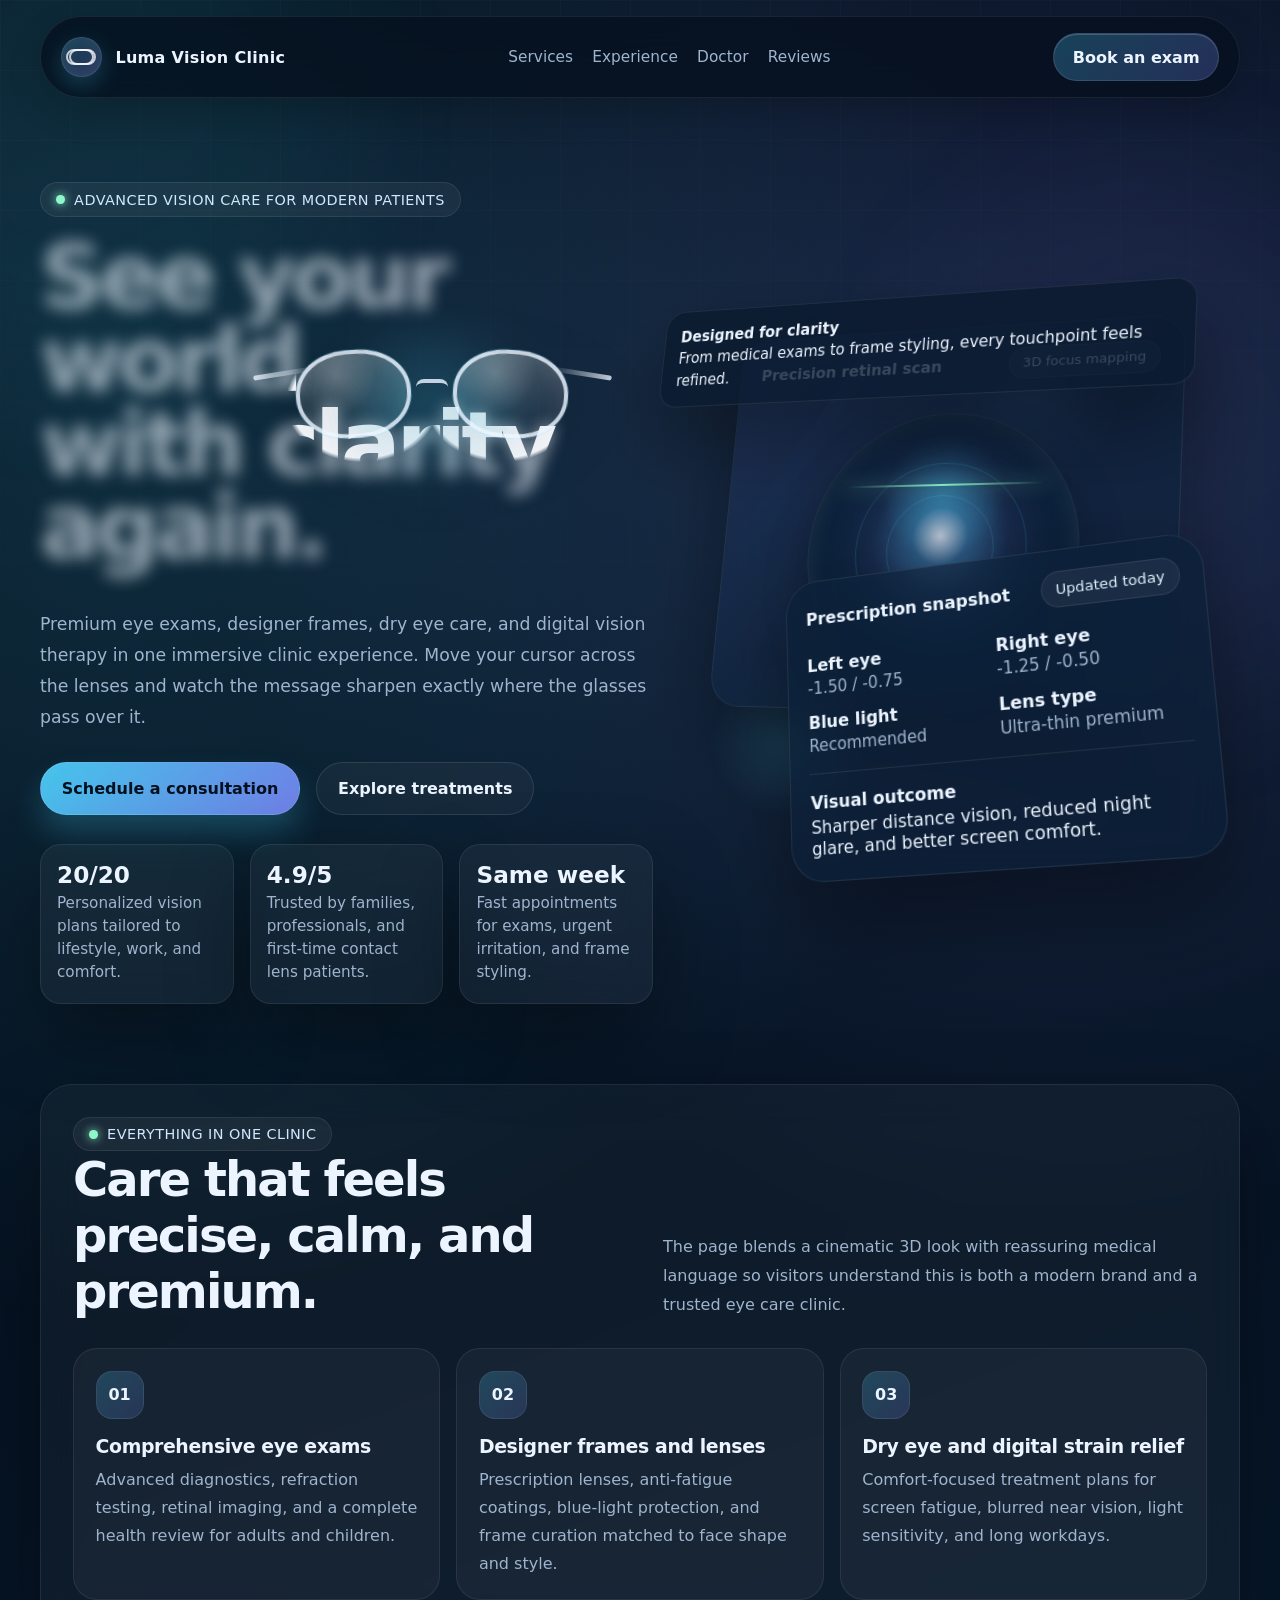
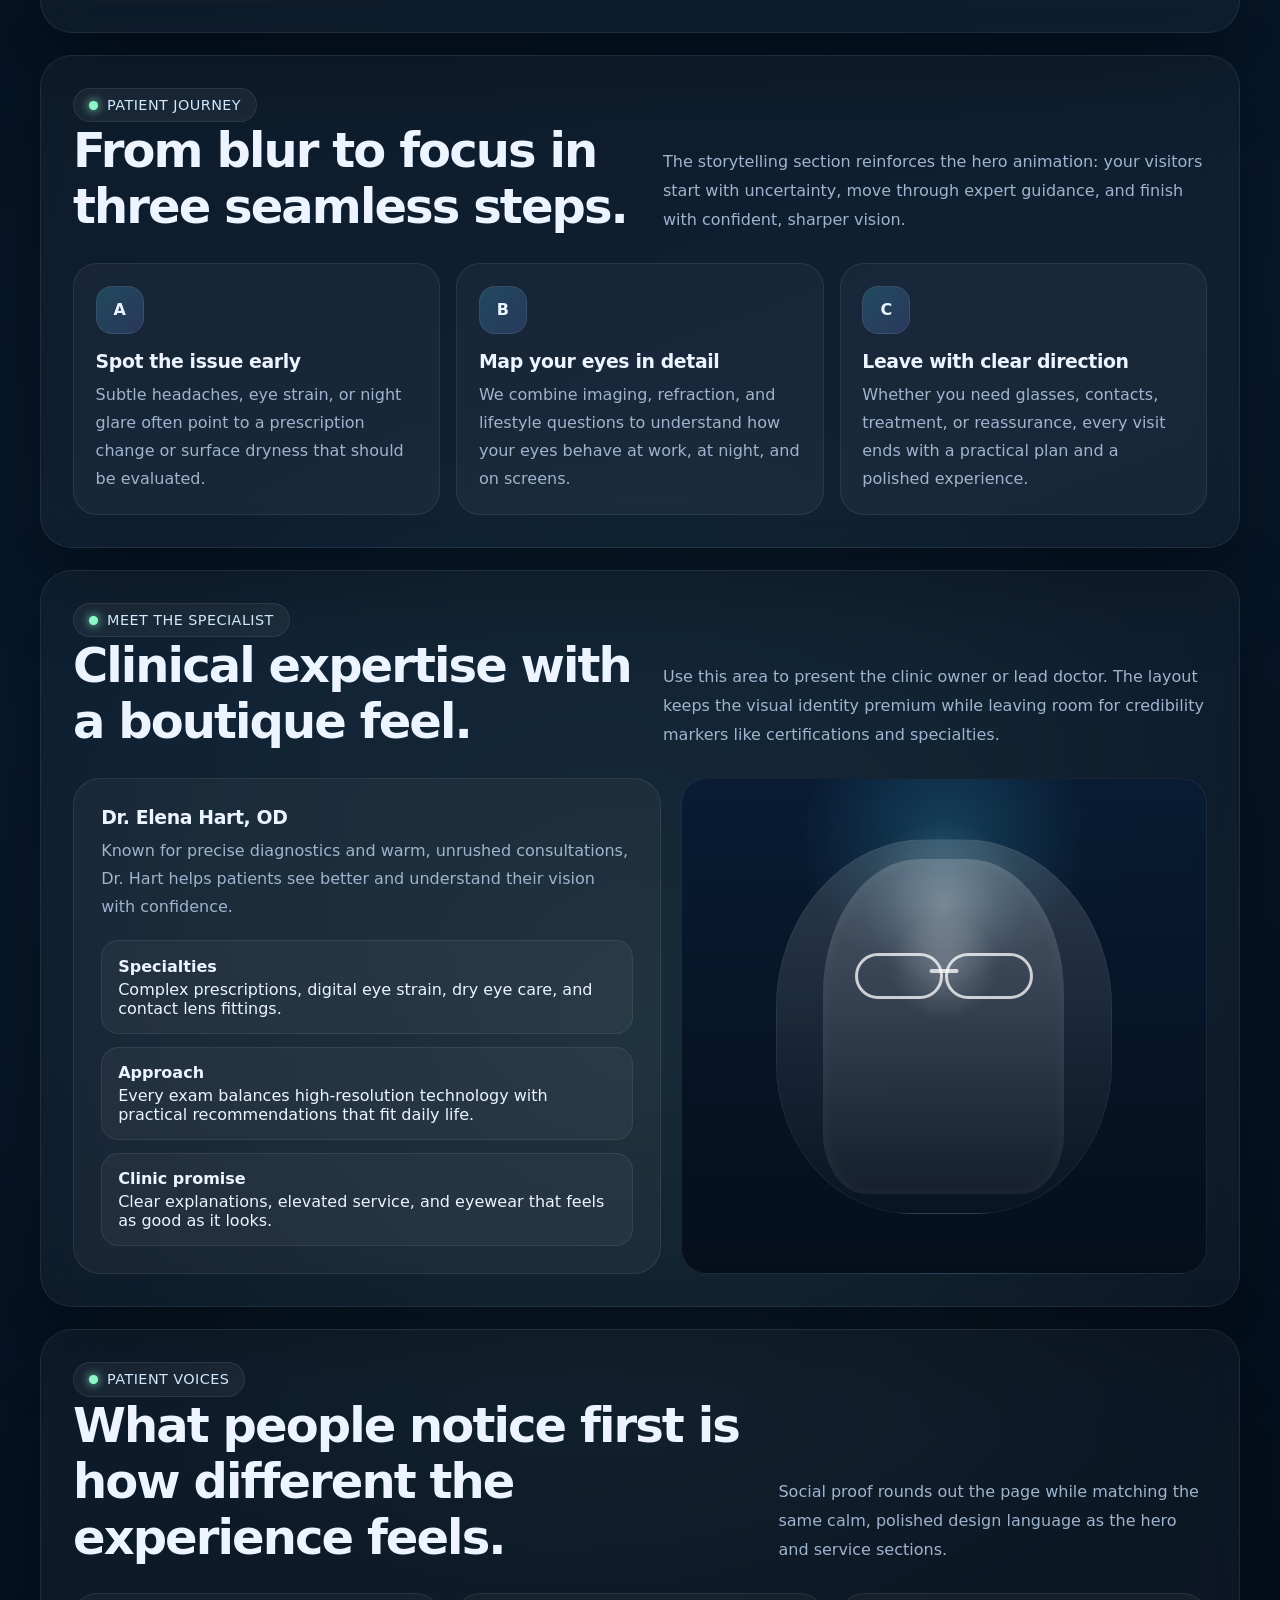
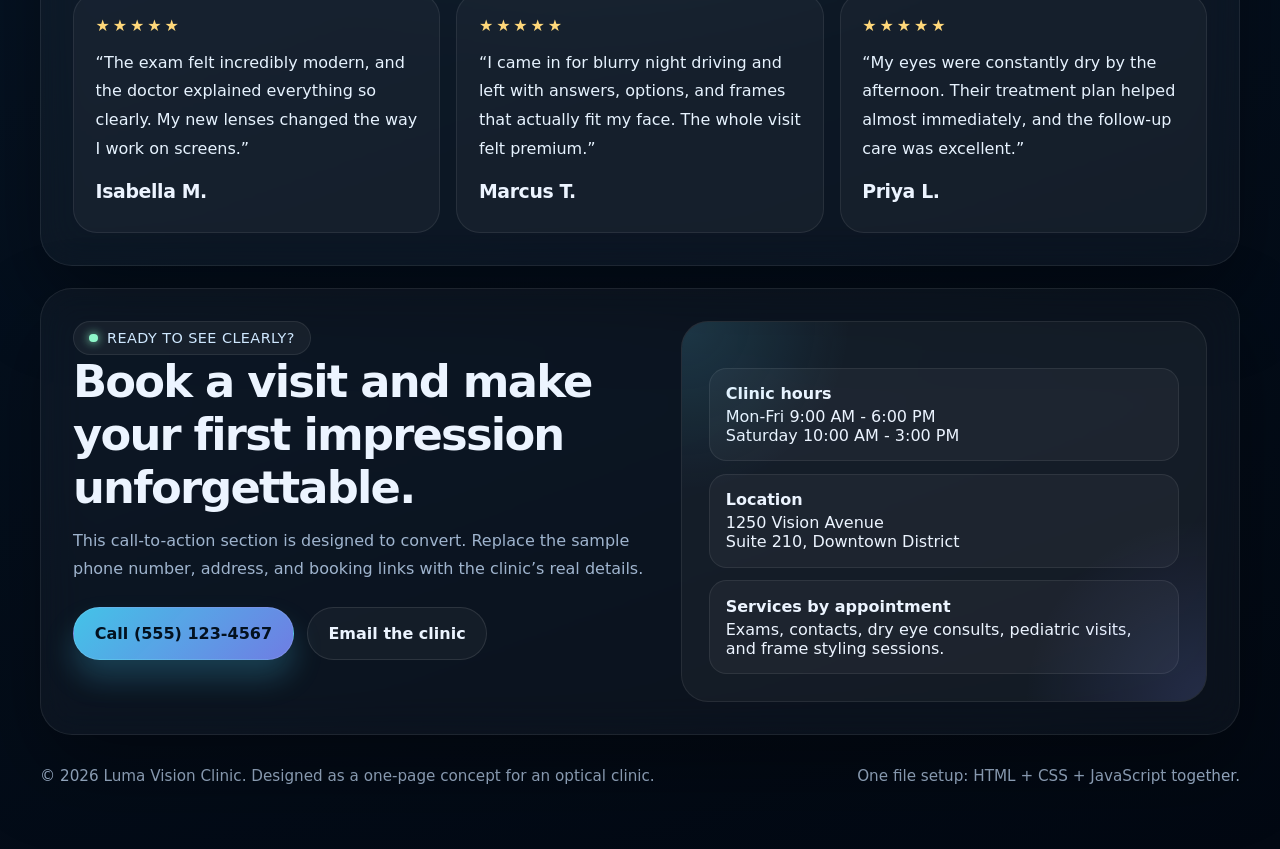
==== commit 484f203f: "Improve landing page semantics and motion accessibility Co-authored-by: UPWeb Services <upwebservice" ====
--- a/index.html
+++ b/index.html
@@ -309,6 +309,7 @@
       position: relative;
       display: inline-block;
       width: 100%;
+      margin: 0;
     }
 
     .headline-layer {
@@ -981,6 +982,25 @@
       .scan-grid,
       .prescription-grid {
         grid-template-columns: 1fr 1fr;
+      }
+    }
+
+    @media (prefers-reduced-motion: reduce) {
+      html {
+        scroll-behavior: auto;
+      }
+
+      .eye-orbital::before,
+      .eye-orbital::after,
+      .scan-line,
+      .floating-orb,
+      .btn,
+      .service-card,
+      .story-card,
+      .testimonial-card,
+      .visual-stack {
+        animation: none !important;
+        transition: none !important;
       }
     }
   </style>
@@ -1007,7 +1027,7 @@
         <div class="hero-copy">
           <span class="eyebrow">Advanced vision care for modern patients</span>
           <div class="headline-lab" id="headlineLab">
-            <div class="headline-track">
+            <h1 class="headline-track">
               <span class="headline-layer blurred">See your world
 with clarity again.</span>
               <span class="headline-layer focused" aria-hidden="true">See your world
@@ -1018,7 +1038,7 @@
                 <span class="temple left"></span>
                 <span class="temple right"></span>
               </div>
-            </div>
+            </h1>
           </div>
           <p class="hero-intro">
             Premium eye exams, designer frames, dry eye care, and digital vision therapy in one immersive clinic experience.
@@ -1271,6 +1291,7 @@
     const headlineLab = document.getElementById("headlineLab");
     const visualStack = document.getElementById("visualStack");
     const tiltCards = document.querySelectorAll(".tilt-card");
+    const prefersReducedMotion = window.matchMedia("(prefers-reduced-motion: reduce)").matches;
 
     let lensProgress = 0.5;
     let lensTarget = 0.5;
@@ -1319,16 +1340,20 @@
       });
     });
 
-    window.addEventListener("pointermove", (event) => {
-      const x = (event.clientX / window.innerWidth - 0.5) * 2;
-      const y = (event.clientY / window.innerHeight - 0.5) * 2;
-      root.style.setProperty("--pointer-x", x.toFixed(3));
-      root.style.setProperty("--pointer-y", y.toFixed(3));
-      visualStack.style.transform = `rotateY(${x * 14 - 18}deg) rotateX(${y * -8 + 12}deg)`;
-    });
+    if (!prefersReducedMotion) {
+      window.addEventListener("pointermove", (event) => {
+        const x = (event.clientX / window.innerWidth - 0.5) * 2;
+        const y = (event.clientY / window.innerHeight - 0.5) * 2;
+        root.style.setProperty("--pointer-x", x.toFixed(3));
+        root.style.setProperty("--pointer-y", y.toFixed(3));
+        visualStack.style.transform = `rotateY(${x * 14 - 18}deg) rotateX(${y * -8 + 12}deg)`;
+      });
+    }
 
     updateLens(lensProgress);
-    requestAnimationFrame(animateLens);
+    if (!prefersReducedMotion) {
+      requestAnimationFrame(animateLens);
+    }
   </script>
 </body>
 </html>
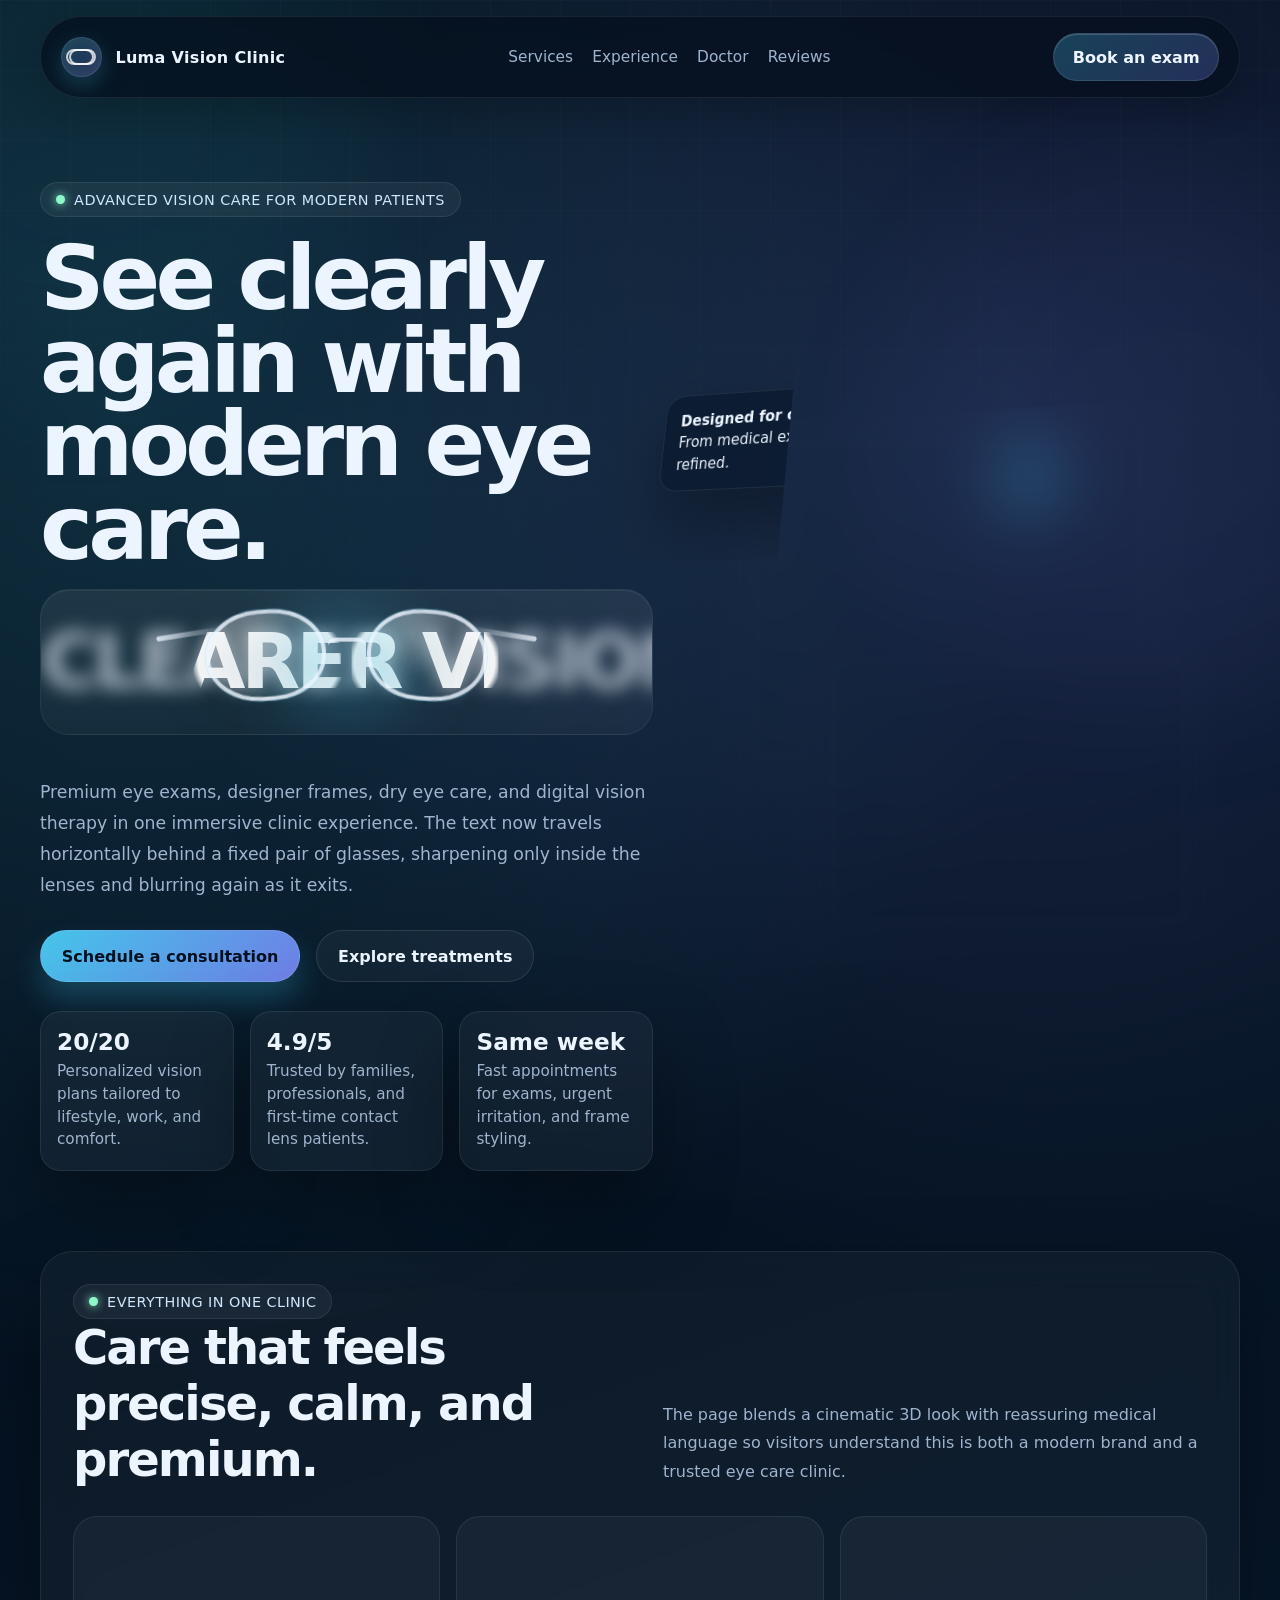
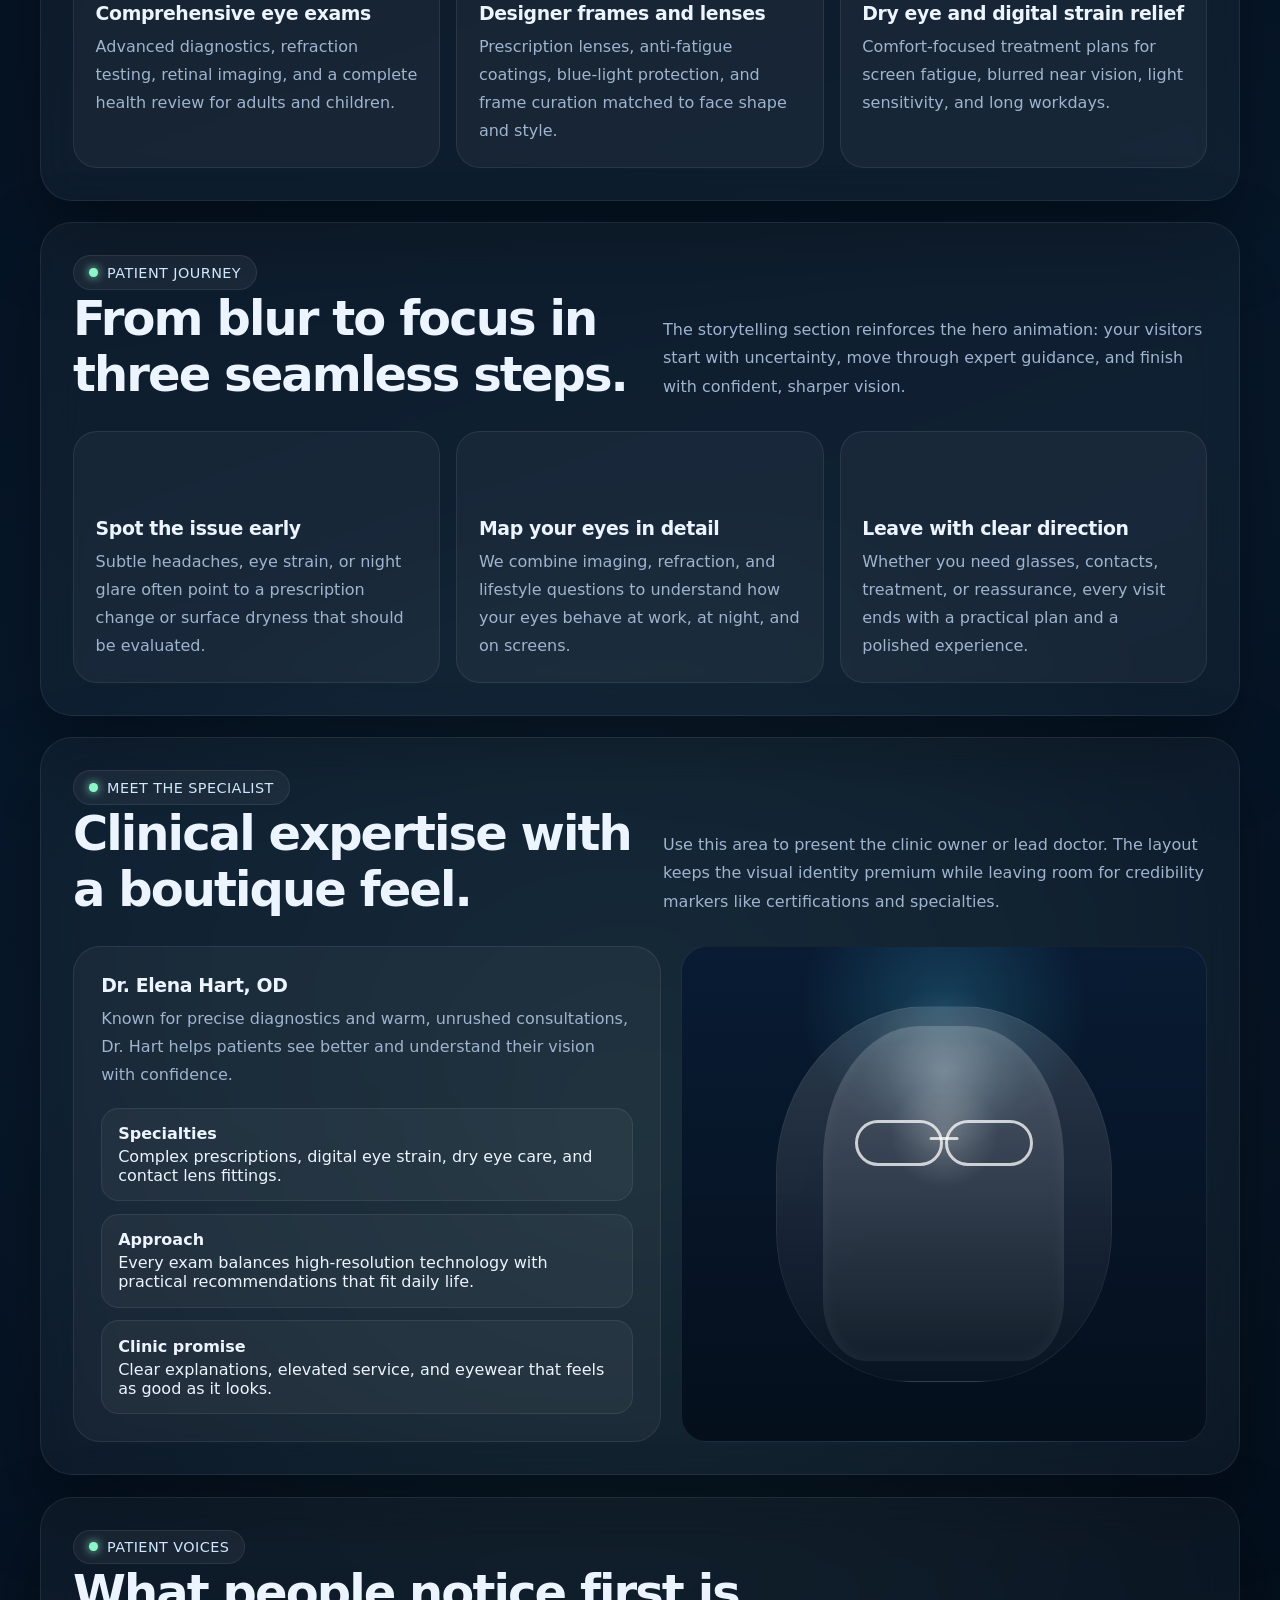
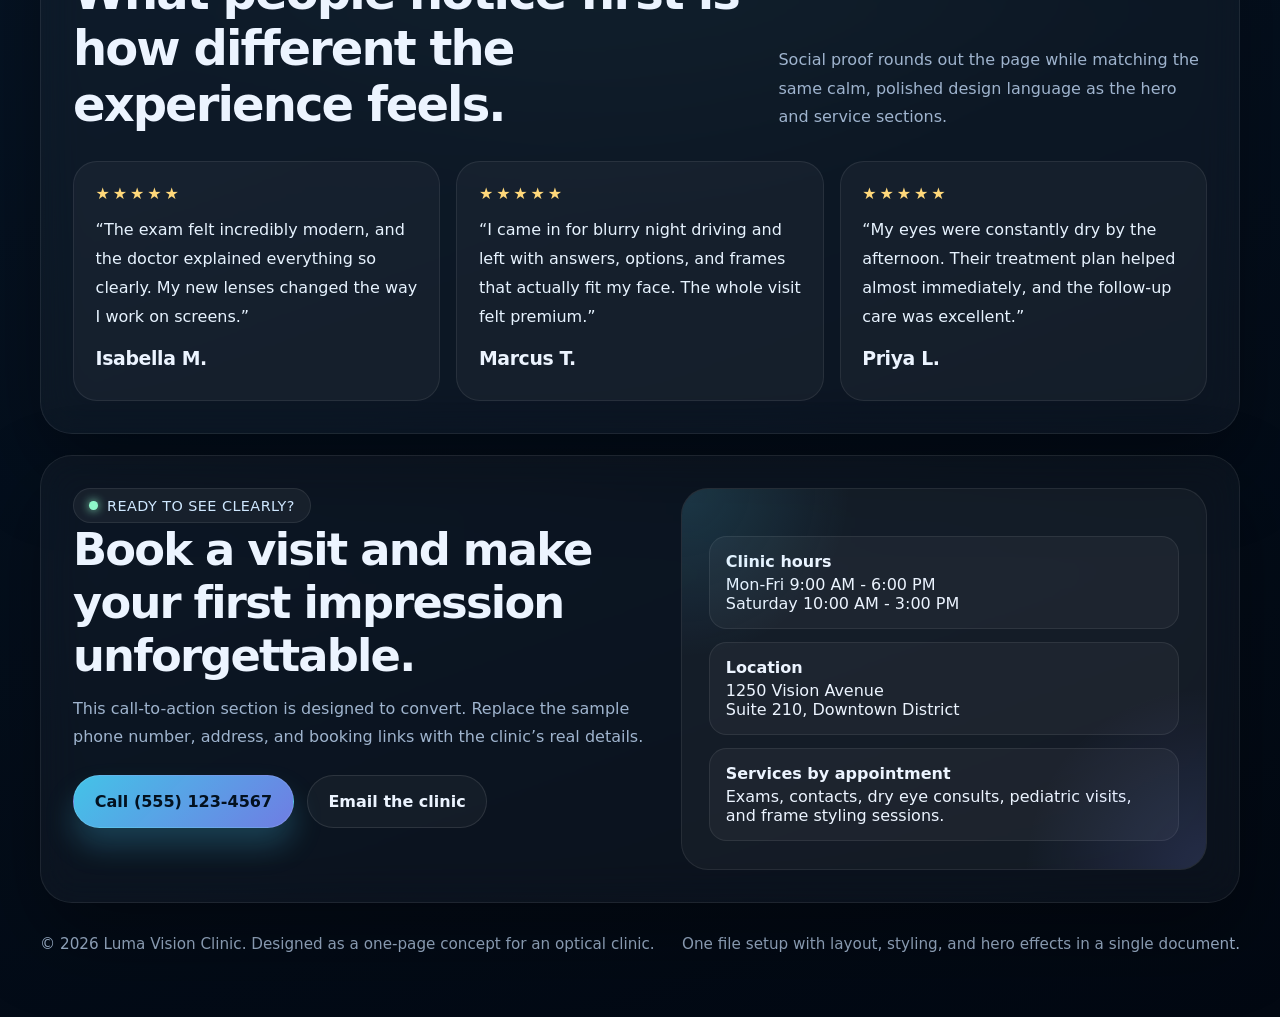
==== commit 53cf4693: "Correct hero to use static glasses and horizontal text Co-authored-by: UPWeb Services <upwebservices" ====
--- a/index.html
+++ b/index.html
@@ -20,9 +20,6 @@
       --secondary: #7d8cff;
       --accent: #8ef7c9;
       --shadow: 0 35px 80px rgba(0, 0, 0, 0.35);
-      --lens-x: 50%;
-      --pointer-x: 0;
-      --pointer-y: 0;
     }
 
     * {
@@ -299,57 +296,90 @@
       line-height: 1.5;
     }
 
+    .hero-title {
+      max-width: 12ch;
+      margin: 1.25rem 0 1rem;
+    }
+
     .headline-lab {
       position: relative;
-      max-width: 41rem;
-      padding: 1.2rem 0 1.4rem;
-    }
-
-    .headline-track {
+      max-width: 50rem;
+      padding: 0.2rem 0 1.5rem;
+    }
+
+    .vision-runway {
       position: relative;
-      display: inline-block;
-      width: 100%;
-      margin: 0;
-    }
-
-    .headline-layer {
-      display: block;
-      font-size: clamp(3.1rem, 7vw, 6rem);
-      line-height: 0.93;
+      min-height: 9rem;
+      overflow: hidden;
+      border-radius: 1.8rem;
+      background:
+        linear-gradient(180deg, rgba(255, 255, 255, 0.05), rgba(255, 255, 255, 0.02)),
+        rgba(255, 255, 255, 0.02);
+      border: 1px solid rgba(255, 255, 255, 0.06);
+      box-shadow: inset 0 1px 0 rgba(255, 255, 255, 0.06);
+    }
+
+    .vision-mask {
+      position: relative;
+      display: flex;
+      align-items: center;
+      height: 9rem;
+      overflow: hidden;
+      white-space: nowrap;
+    }
+
+    .vision-mask.focused {
+      position: absolute;
+      inset: 0;
+      z-index: 2;
+      -webkit-mask-image:
+        radial-gradient(ellipse 110px 82px at calc(50% - 78px) 50%, #000 64%, transparent 70%),
+        radial-gradient(ellipse 110px 82px at calc(50% + 78px) 50%, #000 64%, transparent 70%);
+      mask-image:
+        radial-gradient(ellipse 110px 82px at calc(50% - 78px) 50%, #000 64%, transparent 70%),
+        radial-gradient(ellipse 110px 82px at calc(50% + 78px) 50%, #000 64%, transparent 70%);
+      -webkit-mask-repeat: no-repeat;
+      mask-repeat: no-repeat;
+    }
+
+    .vision-track {
+      display: inline-flex;
+      align-items: center;
+      gap: 2.5rem;
+      width: max-content;
+      animation: runway-scroll 18s linear infinite;
+      will-change: transform;
+    }
+
+    .vision-copy {
+      flex: 0 0 auto;
+      font-size: clamp(2.8rem, 6vw, 5.2rem);
+      line-height: 1;
       letter-spacing: -0.055em;
       font-weight: 800;
-      white-space: pre-line;
-    }
-
-    .headline-layer.blurred {
-      filter: blur(8px);
-      opacity: 0.7;
-      color: rgba(236, 244, 255, 0.86);
-    }
-
-    .headline-layer.focused {
-      position: absolute;
-      inset: 0;
-      color: #f8fbff;
-      text-shadow: 0 0 25px rgba(255, 255, 255, 0.08);
-      -webkit-mask-image:
-        radial-gradient(ellipse 108px 84px at calc(var(--lens-x) - 70px) 50%, #000 66%, transparent 71%),
-        radial-gradient(ellipse 108px 84px at calc(var(--lens-x) + 70px) 50%, #000 66%, transparent 71%);
-      mask-image:
-        radial-gradient(ellipse 108px 84px at calc(var(--lens-x) - 70px) 50%, #000 66%, transparent 71%),
-        radial-gradient(ellipse 108px 84px at calc(var(--lens-x) + 70px) 50%, #000 66%, transparent 71%);
-      mask-repeat: no-repeat;
-      -webkit-mask-repeat: no-repeat;
+      text-transform: uppercase;
+      padding-right: 1.2rem;
+    }
+
+    .vision-mask.blurred .vision-copy {
+      color: rgba(236, 244, 255, 0.68);
+      filter: blur(9px);
+    }
+
+    .vision-mask.focused .vision-copy {
+      color: #fbfdff;
+      text-shadow: 0 0 28px rgba(255, 255, 255, 0.12);
     }
 
     .glasses {
       position: absolute;
       top: 50%;
-      left: var(--lens-x);
+      left: 50%;
       transform: translate(-50%, -50%) translateZ(40px);
-      width: 17rem;
-      height: 7rem;
+      width: 18rem;
+      height: 7.3rem;
       pointer-events: none;
+      z-index: 3;
       filter: drop-shadow(0 16px 26px rgba(0, 0, 0, 0.35));
     }
 
@@ -357,9 +387,9 @@
     .glasses::after {
       content: "";
       position: absolute;
-      top: 0.2rem;
-      width: 6.7rem;
-      height: 5rem;
+      top: 0.35rem;
+      width: 7rem;
+      height: 5.2rem;
       border-radius: 45% / 48%;
       border: 4px solid rgba(236, 244, 255, 0.82);
       background:
@@ -372,20 +402,20 @@
     }
 
     .glasses::before {
-      left: 0;
+      left: 0.2rem;
       transform: rotate(-4deg);
     }
 
     .glasses::after {
-      right: 0;
+      right: 0.2rem;
       transform: rotate(4deg);
     }
 
     .bridge {
       position: absolute;
-      top: 2rem;
+      top: 2.1rem;
       left: 50%;
-      width: 2rem;
+      width: 2.4rem;
       height: 1rem;
       transform: translateX(-50%);
       border-top: 4px solid rgba(236, 244, 255, 0.82);
@@ -394,20 +424,20 @@
 
     .temple {
       position: absolute;
-      top: 1.55rem;
-      width: 3.8rem;
+      top: 1.75rem;
+      width: 4.1rem;
       height: 0.3rem;
       background: linear-gradient(90deg, rgba(236, 244, 255, 0.8), rgba(236, 244, 255, 0));
       border-radius: 999px;
     }
 
     .temple.left {
-      left: -2.7rem;
+      left: -2.9rem;
       transform: rotate(-9deg);
     }
 
     .temple.right {
-      right: -2.7rem;
+      right: -2.9rem;
       transform: rotate(9deg);
       background: linear-gradient(90deg, rgba(236, 244, 255, 0), rgba(236, 244, 255, 0.8));
     }
@@ -887,6 +917,15 @@
       }
     }
 
+    @keyframes runway-scroll {
+      0% {
+        transform: translateX(0);
+      }
+      100% {
+        transform: translateX(calc(-50% - 1.25rem));
+      }
+    }
+
     @media (max-width: 1024px) {
       .hero,
       .doctor-panel,
@@ -933,24 +972,34 @@
         font-size: clamp(2.4rem, 12vw, 4.2rem);
       }
 
-      .headline-layer.focused {
+      .headline-lab {
+        max-width: 100%;
+      }
+
+      .vision-runway,
+      .vision-mask {
+        min-height: 6.8rem;
+        height: 6.8rem;
+      }
+
+      .vision-mask.focused {
         -webkit-mask-image:
-          radial-gradient(ellipse 76px 58px at calc(var(--lens-x) - 51px) 50%, #000 64%, transparent 70%),
-          radial-gradient(ellipse 76px 58px at calc(var(--lens-x) + 51px) 50%, #000 64%, transparent 70%);
+          radial-gradient(ellipse 78px 58px at calc(50% - 54px) 50%, #000 64%, transparent 70%),
+          radial-gradient(ellipse 78px 58px at calc(50% + 54px) 50%, #000 64%, transparent 70%);
         mask-image:
-          radial-gradient(ellipse 76px 58px at calc(var(--lens-x) - 51px) 50%, #000 64%, transparent 70%),
-          radial-gradient(ellipse 76px 58px at calc(var(--lens-x) + 51px) 50%, #000 64%, transparent 70%);
+          radial-gradient(ellipse 78px 58px at calc(50% - 54px) 50%, #000 64%, transparent 70%),
+          radial-gradient(ellipse 78px 58px at calc(50% + 54px) 50%, #000 64%, transparent 70%);
       }
 
       .glasses {
-        width: 12rem;
-        height: 5.2rem;
+        width: 12.5rem;
+        height: 5.1rem;
       }
 
       .glasses::before,
       .glasses::after {
-        width: 4.8rem;
-        height: 3.5rem;
+        width: 4.7rem;
+        height: 3.4rem;
       }
 
       .bridge {
@@ -969,6 +1018,10 @@
 
       .temple.right {
         right: -1.7rem;
+      }
+
+      .vision-copy {
+        font-size: clamp(2rem, 9vw, 3rem);
       }
 
       .hero-metrics {
@@ -994,6 +1047,7 @@
       .eye-orbital::after,
       .scan-line,
       .floating-orb,
+      .vision-track,
       .btn,
       .service-card,
       .story-card,
@@ -1026,23 +1080,32 @@
       <section class="hero">
         <div class="hero-copy">
           <span class="eyebrow">Advanced vision care for modern patients</span>
-          <div class="headline-lab" id="headlineLab">
-            <h1 class="headline-track">
-              <span class="headline-layer blurred">See your world
-with clarity again.</span>
-              <span class="headline-layer focused" aria-hidden="true">See your world
-with clarity again.</span>
+          <h1 class="hero-title">See clearly again with modern eye care.</h1>
+          <div class="headline-lab">
+            <div class="vision-runway" aria-hidden="true">
+              <div class="vision-mask blurred">
+                <div class="vision-track">
+                  <span class="vision-copy">Clearer vision starts here • precise exams • designer eyewear • dry eye relief •</span>
+                  <span class="vision-copy">Clearer vision starts here • precise exams • designer eyewear • dry eye relief •</span>
+                </div>
+              </div>
+              <div class="vision-mask focused">
+                <div class="vision-track">
+                  <span class="vision-copy">Clearer vision starts here • precise exams • designer eyewear • dry eye relief •</span>
+                  <span class="vision-copy">Clearer vision starts here • precise exams • designer eyewear • dry eye relief •</span>
+                </div>
+              </div>
               <div class="glasses" aria-hidden="true">
                 <span class="glasses-glow"></span>
                 <span class="bridge"></span>
                 <span class="temple left"></span>
                 <span class="temple right"></span>
               </div>
-            </h1>
+            </div>
           </div>
           <p class="hero-intro">
             Premium eye exams, designer frames, dry eye care, and digital vision therapy in one immersive clinic experience.
-            Move your cursor across the lenses and watch the message sharpen exactly where the glasses pass over it.
+            The text now travels horizontally behind a fixed pair of glasses, sharpening only inside the lenses and blurring again as it exits.
           </p>
           <div class="hero-actions">
             <a class="btn btn-primary" href="#contact">Schedule a consultation</a>
@@ -1067,7 +1130,7 @@
         <div class="hero-visual">
           <span class="floating-orb orb-1" aria-hidden="true"></span>
           <span class="floating-orb orb-2" aria-hidden="true"></span>
-          <div class="visual-stack" id="visualStack">
+          <div class="visual-stack">
             <article class="floating-card scan-card">
               <div class="scan-header">
                 <strong>Precision retinal scan</strong>
@@ -1282,78 +1345,9 @@
 
     <footer class="footer">
       <span>© 2026 Luma Vision Clinic. Designed as a one-page concept for an optical clinic.</span>
-      <span>One file setup: HTML + CSS + JavaScript together.</span>
+      <span>One file setup with layout, styling, and hero effects in a single document.</span>
     </footer>
   </div>
 
-  <script>
-    const root = document.documentElement;
-    const headlineLab = document.getElementById("headlineLab");
-    const visualStack = document.getElementById("visualStack");
-    const tiltCards = document.querySelectorAll(".tilt-card");
-    const prefersReducedMotion = window.matchMedia("(prefers-reduced-motion: reduce)").matches;
-
-    let lensProgress = 0.5;
-    let lensTarget = 0.5;
-    let userControlUntil = 0;
-
-    const clamp = (value, min, max) => Math.min(Math.max(value, min), max);
-
-    const updateLens = (progress) => {
-      root.style.setProperty("--lens-x", `${(progress * 100).toFixed(2)}%`);
-    };
-
-    headlineLab.addEventListener("pointermove", (event) => {
-      const rect = headlineLab.getBoundingClientRect();
-      const progress = clamp((event.clientX - rect.left) / rect.width, 0.18, 0.82);
-      lensTarget = progress;
-      userControlUntil = performance.now() + 1800;
-    });
-
-    headlineLab.addEventListener("pointerleave", () => {
-      userControlUntil = 0;
-    });
-
-    const animateLens = (time) => {
-      if (time > userControlUntil) {
-        lensTarget = 0.5 + Math.sin(time / 1400) * 0.28;
-      }
-
-      lensProgress += (lensTarget - lensProgress) * 0.08;
-      updateLens(lensProgress);
-      requestAnimationFrame(animateLens);
-    };
-
-    const tiltElement = (element, clientX, clientY) => {
-      const rect = element.getBoundingClientRect();
-      const x = (clientX - rect.left) / rect.width - 0.5;
-      const y = (clientY - rect.top) / rect.height - 0.5;
-      const rotateY = x * 12;
-      const rotateX = y * -12;
-      element.style.transform = `perspective(1000px) rotateX(${rotateX}deg) rotateY(${rotateY}deg) translateY(-2px)`;
-    };
-
-    tiltCards.forEach((card) => {
-      card.addEventListener("pointermove", (event) => tiltElement(card, event.clientX, event.clientY));
-      card.addEventListener("pointerleave", () => {
-        card.style.transform = "";
-      });
-    });
-
-    if (!prefersReducedMotion) {
-      window.addEventListener("pointermove", (event) => {
-        const x = (event.clientX / window.innerWidth - 0.5) * 2;
-        const y = (event.clientY / window.innerHeight - 0.5) * 2;
-        root.style.setProperty("--pointer-x", x.toFixed(3));
-        root.style.setProperty("--pointer-y", y.toFixed(3));
-        visualStack.style.transform = `rotateY(${x * 14 - 18}deg) rotateX(${y * -8 + 12}deg)`;
-      });
-    }
-
-    updateLens(lensProgress);
-    if (!prefersReducedMotion) {
-      requestAnimationFrame(animateLens);
-    }
-  </script>
 </body>
 </html>
